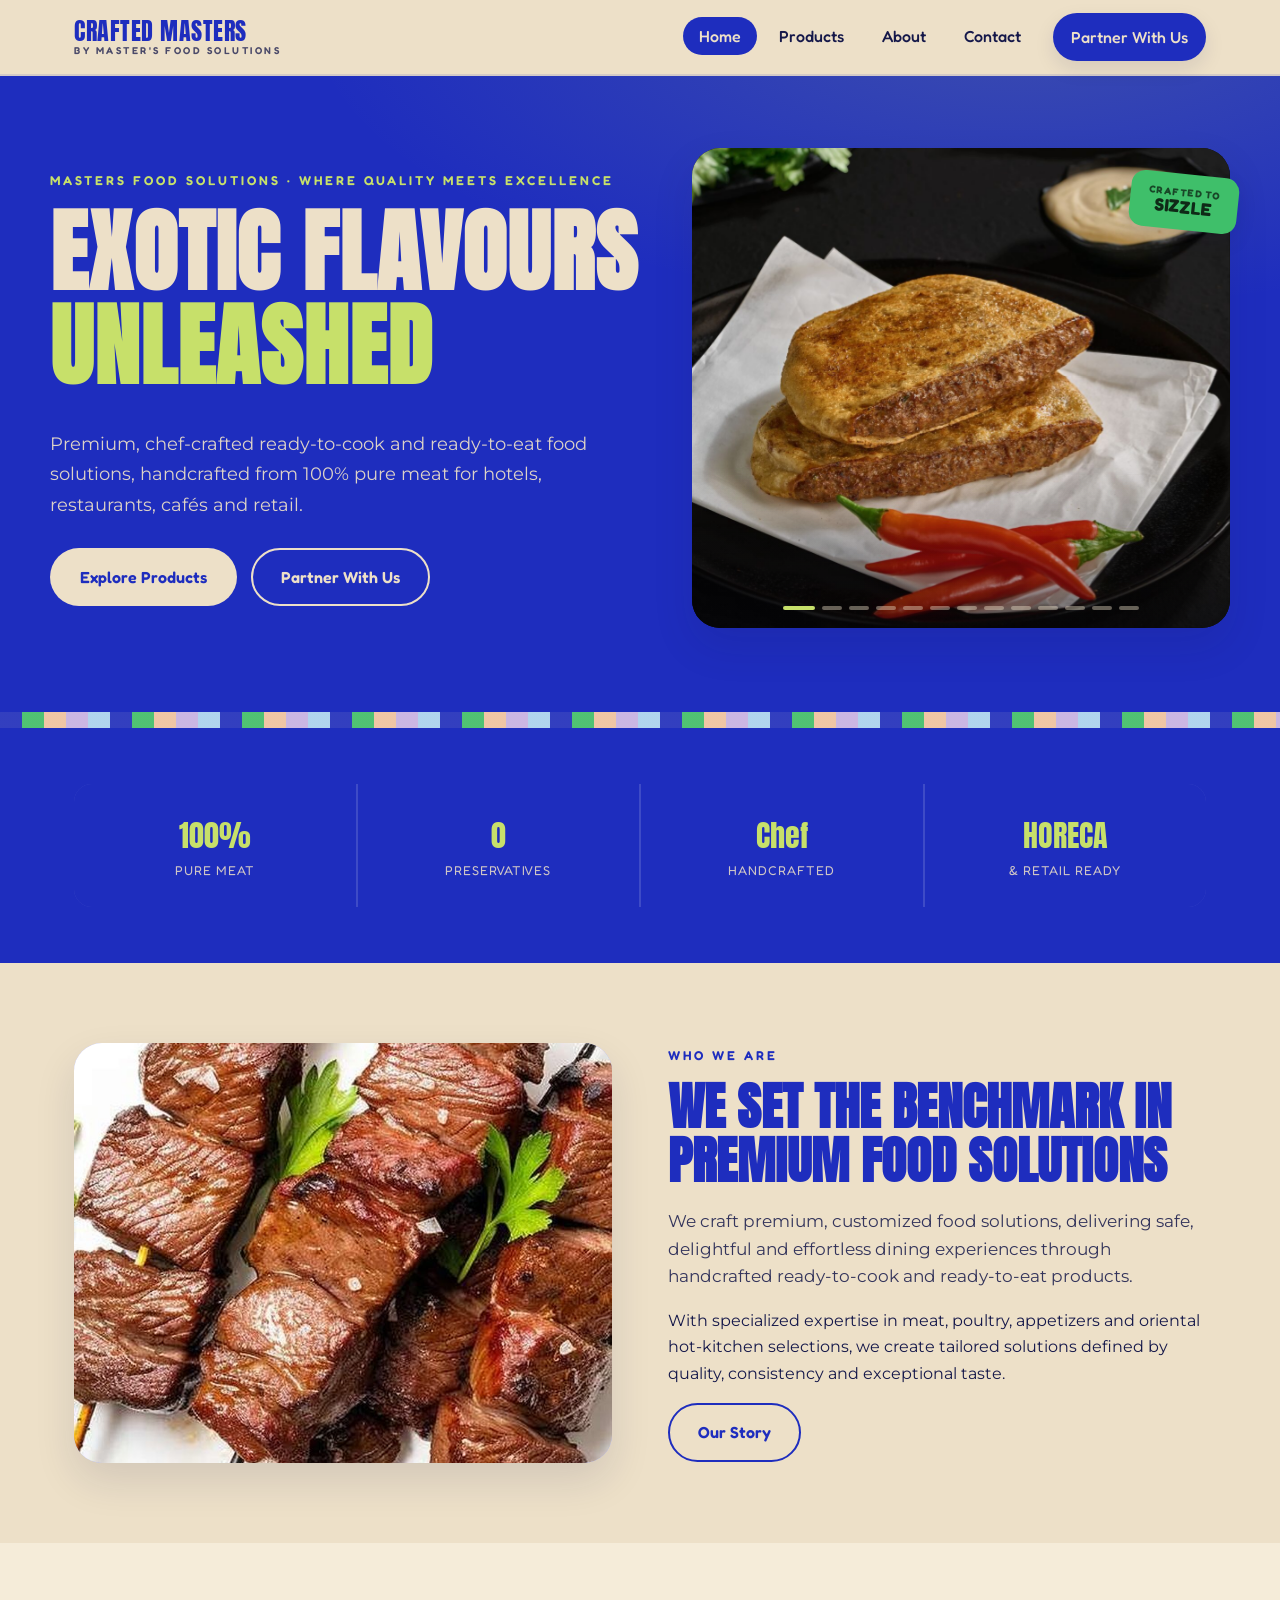
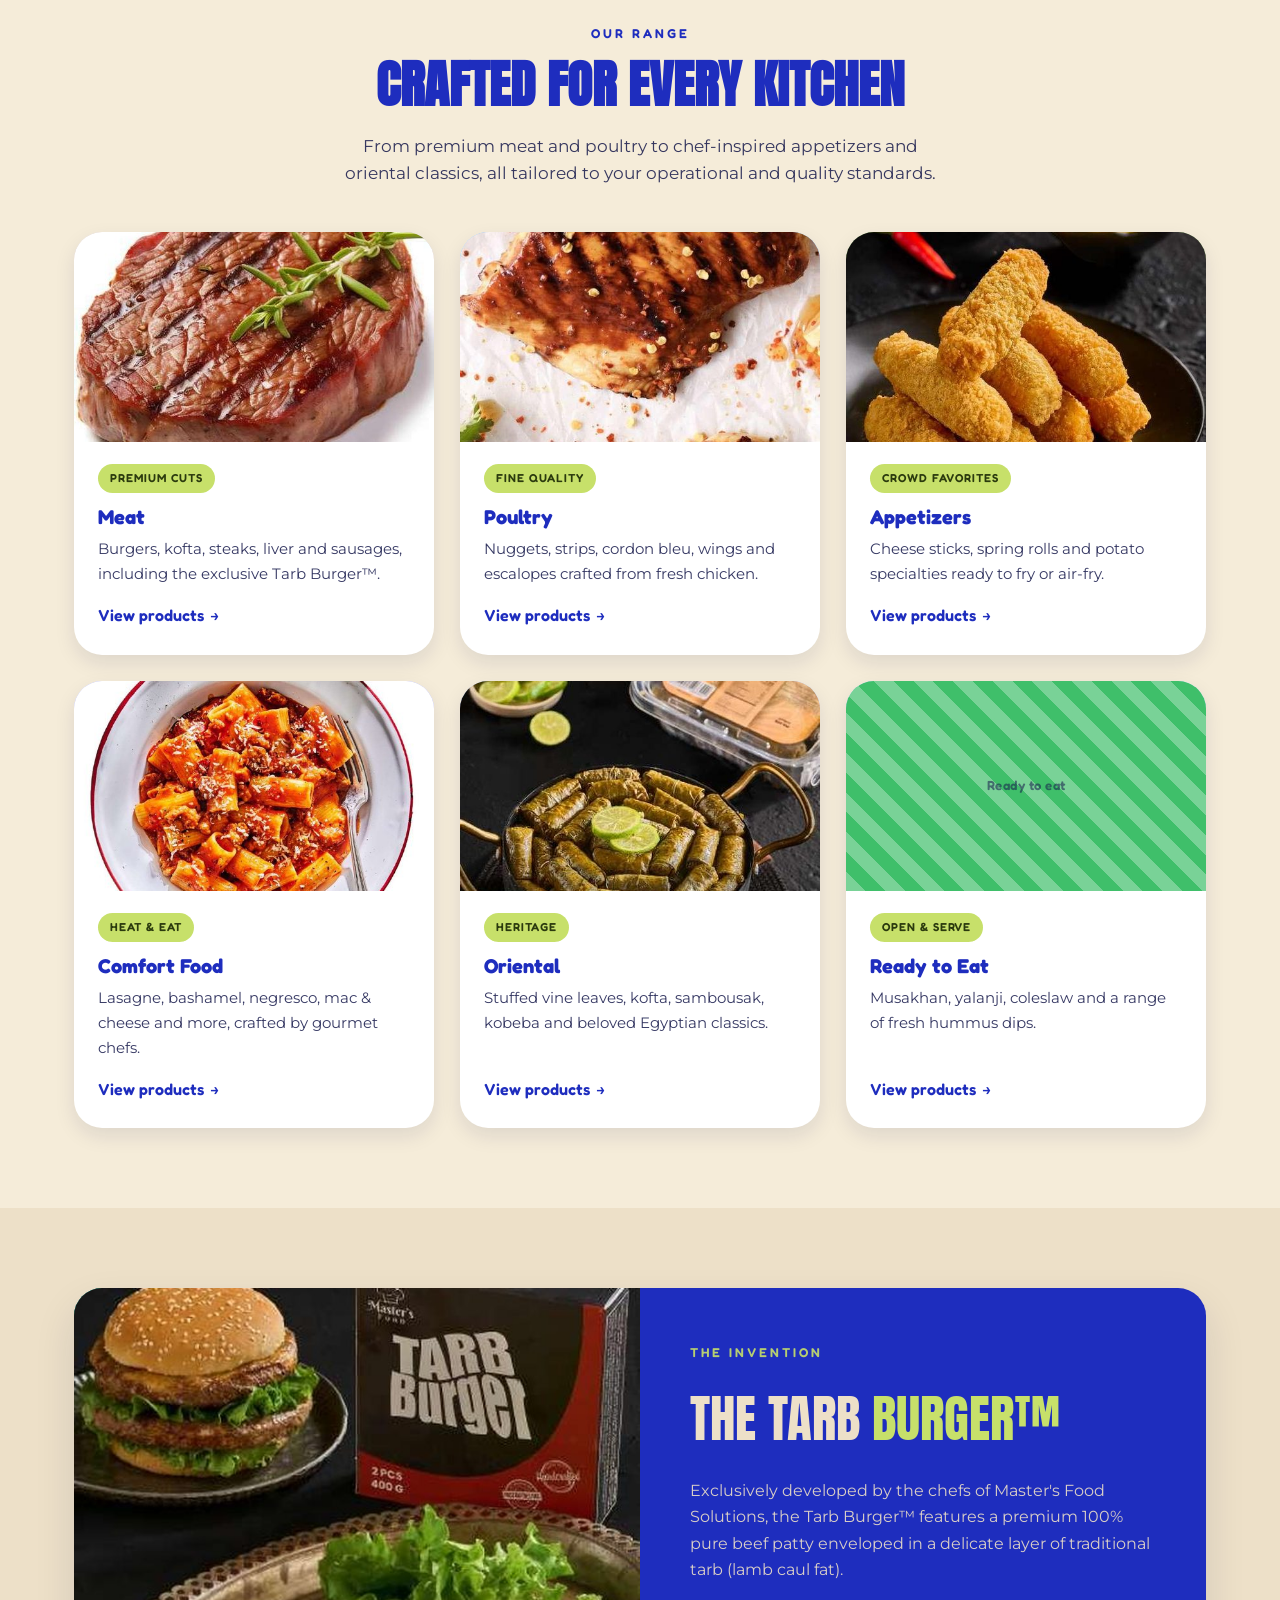
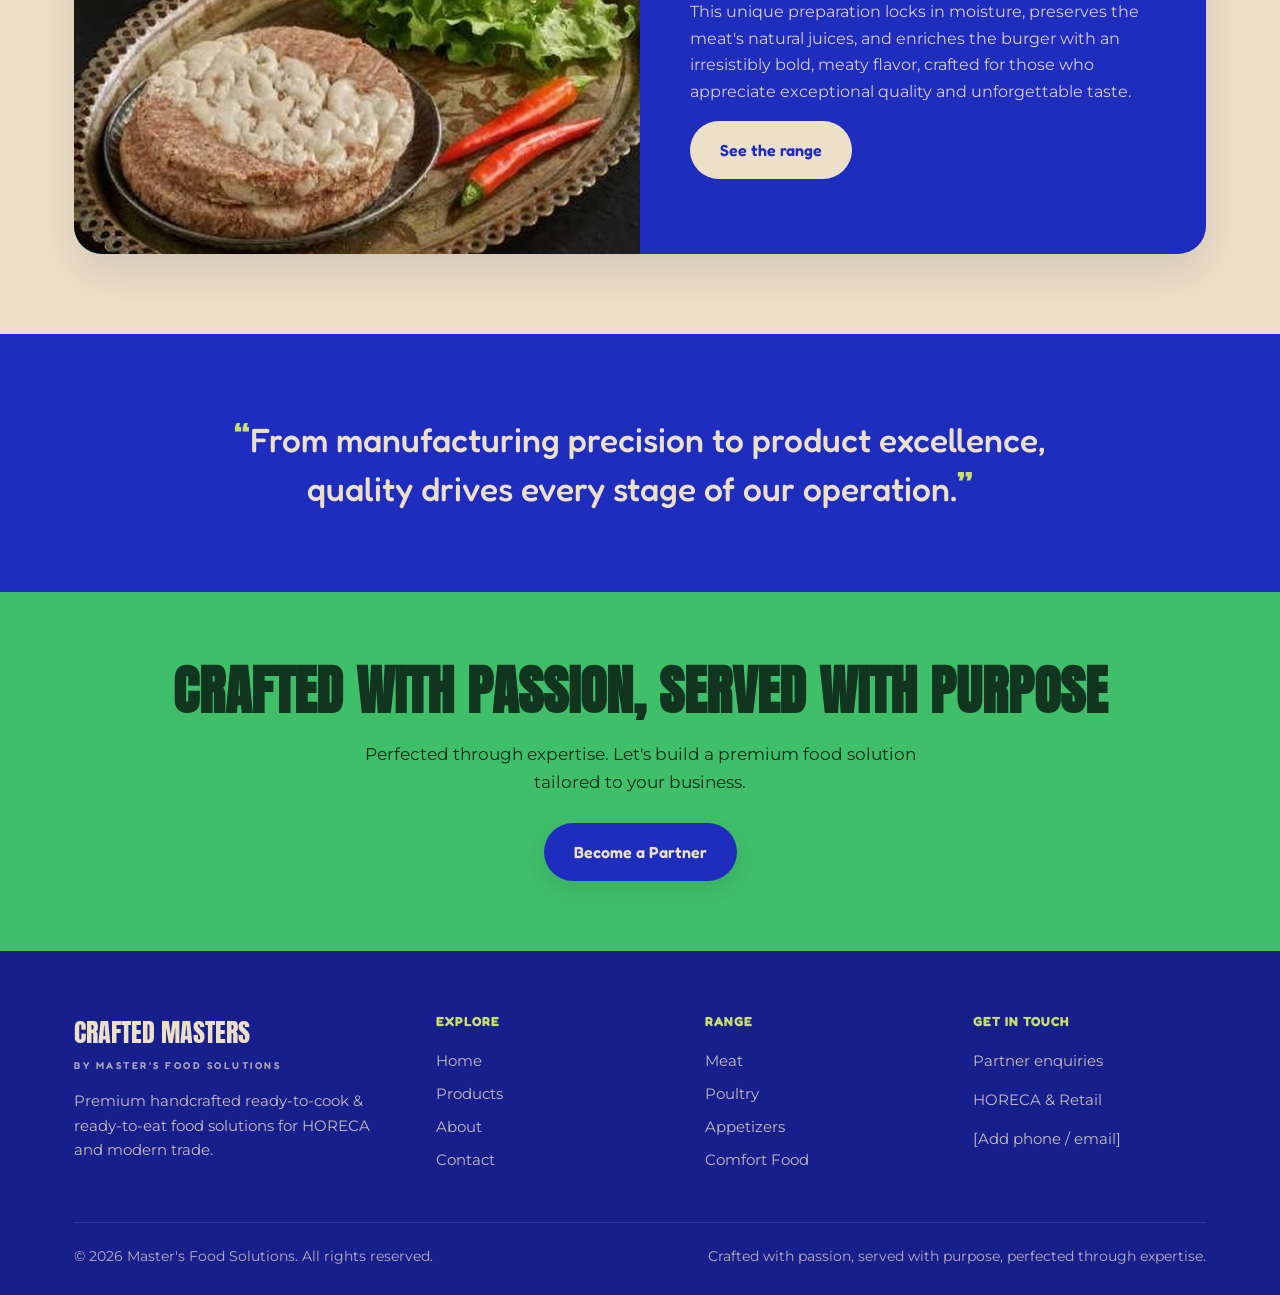
==== index.html @ cf529fd0 "Remove em dashes and pipes from site copy Replace em dashes with natural punctuation across all page" ====
<!doctype html>
<html lang="en">
<head>
<meta charset="utf-8">
<meta name="viewport" content="width=device-width, initial-scale=1">
<title>Crafted Masters by Master's Food Solutions</title>
<meta name="description" content="Master's Food Solutions crafts premium ready-to-cook and ready-to-eat food for hotels, restaurants, cafés and retail. 100% pure meat, handcrafted, preservative-free.">
<link rel="preconnect" href="https://fonts.googleapis.com">
<link rel="preconnect" href="https://fonts.gstatic.com" crossorigin>
<link href="https://fonts.googleapis.com/css2?family=Anton&family=Fredoka:wght@400;500;600;700&family=Montserrat:wght@400;500;600;700&display=swap" rel="stylesheet">
<link rel="stylesheet" href="css/style.css">
</head>
<body>

<!-- ===================== HEADER ===================== -->
<header class="site-header">
  <div class="wrap nav">
    <a class="brand" href="index.html">
      <span class="brand-main">CRAFTED MASTERS</span>
      <span class="brand-sub">by Master's Food Solutions</span>
    </a>
    <button class="nav-toggle" aria-label="Menu" aria-expanded="false"><span></span><span></span><span></span></button>
    <ul class="nav-links">
      <li><a class="active" href="index.html">Home</a></li>
      <li><a href="products.html">Products</a></li>
      <li><a href="about.html">About</a></li>
      <li><a href="contact.html">Contact</a></li>
      <li class="nav-cta"><a class="btn btn-primary" href="contact.html">Partner With Us</a></li>
    </ul>
  </div>
</header>

<!-- ===================== HERO ===================== -->
<section class="hero">
  <div class="wrap hero-grid">
    <div>
      <p class="eyebrow on-blue">Masters Food Solutions · Where Quality Meets Excellence</p>
      <h1>Exotic Flavours <span class="accent">Unleashed</span></h1>
      <p class="lead">Premium, chef-crafted ready-to-cook and ready-to-eat food solutions, handcrafted from 100% pure meat for hotels, restaurants, cafés and retail.</p>
      <div class="hero-actions">
        <a class="btn btn-light" href="products.html">Explore Products</a>
        <a class="btn btn-ghost" style="border-color:var(--ivory);color:var(--ivory)" href="contact.html">Partner With Us</a>
      </div>
    </div>
    <div style="position:relative">
      <div class="hero-badge"><small>CRAFTED TO</small><b>SIZZLE</b></div>
      <div class="hero-slideshow" role="group" aria-roledescription="carousel" aria-label="Signature dishes by Master's Food Solutions">
        <div class="hs-stage">
          <figure class="hs-slide is-active"><img src="assets/images/slideshow/slide-01.jpg" alt="Signature dish by Master's Food Solutions" fetchpriority="high"></figure>
          <figure class="hs-slide"><img src="assets/images/slideshow/slide-02.jpg" alt="Signature dish by Master's Food Solutions" loading="lazy"></figure>
          <figure class="hs-slide"><img src="assets/images/slideshow/slide-03.jpg" alt="Signature dish by Master's Food Solutions" loading="lazy"></figure>
          <figure class="hs-slide"><img src="assets/images/slideshow/slide-04.jpg" alt="Signature dish by Master's Food Solutions" loading="lazy"></figure>
          <figure class="hs-slide"><img src="assets/images/slideshow/slide-05.jpg" alt="Signature dish by Master's Food Solutions" loading="lazy"></figure>
          <figure class="hs-slide"><img src="assets/images/slideshow/slide-06.jpg" alt="Signature dish by Master's Food Solutions" loading="lazy"></figure>
          <figure class="hs-slide"><img src="assets/images/slideshow/slide-07.jpg" alt="Signature dish by Master's Food Solutions" loading="lazy"></figure>
          <figure class="hs-slide"><img src="assets/images/slideshow/slide-08.jpg" alt="Signature dish by Master's Food Solutions" loading="lazy"></figure>
          <figure class="hs-slide"><img src="assets/images/slideshow/slide-09.jpg" alt="Signature dish by Master's Food Solutions" loading="lazy"></figure>
          <figure class="hs-slide"><img src="assets/images/slideshow/slide-10.jpg" alt="Signature dish by Master's Food Solutions" loading="lazy"></figure>
          <figure class="hs-slide"><img src="assets/images/slideshow/slide-11.jpg" alt="Signature dish by Master's Food Solutions" loading="lazy"></figure>
          <figure class="hs-slide"><img src="assets/images/slideshow/slide-12.jpg" alt="Signature dish by Master's Food Solutions" loading="lazy"></figure>
          <figure class="hs-slide"><img src="assets/images/slideshow/slide-13.jpg" alt="Signature dish by Master's Food Solutions" loading="lazy"></figure>
        </div>
        <div class="hs-dots" role="tablist" aria-label="Choose dish"></div>
      </div>
    </div>
  </div>
</section>

<div class="stripe-divider"></div>

<!-- ===================== CREDIBILITY ===================== -->
<section class="section tight bg-blue">
  <div class="wrap">
    <div class="cred reveal">
      <div><div class="n">100%</div><div class="l">Pure Meat</div></div>
      <div><div class="n">0</div><div class="l">Preservatives</div></div>
      <div><div class="n">Chef</div><div class="l">Handcrafted</div></div>
      <div><div class="n">HORECA</div><div class="l">& Retail Ready</div></div>
    </div>
  </div>
</section>

<!-- ===================== WHO WE ARE ===================== -->
<section class="section bg-ivory">
  <div class="wrap split">
    <div class="media split-media ph-lilac reveal" data-label="PHOTO: Chef / butchery at work, fine-dining craftsmanship (portrait, ~720×840)">
      <img src="assets/images/about-chef.jpg" alt="Master's Food Solutions chefs at work">
    </div>
    <div class="reveal">
      <p class="eyebrow">Who We Are</p>
      <h2>We set the benchmark in premium food solutions</h2>
      <p class="sub">We craft premium, customized food solutions, delivering safe, delightful and effortless dining experiences through handcrafted ready-to-cook and ready-to-eat products.</p>
      <p>With specialized expertise in meat, poultry, appetizers and oriental hot-kitchen selections, we create tailored solutions defined by quality, consistency and exceptional taste.</p>
      <a class="btn btn-ghost" href="about.html">Our Story</a>
    </div>
  </div>
</section>

<!-- ===================== CATEGORIES ===================== -->
<section class="section bg-ivory-soft">
  <div class="wrap">
    <div class="section-head center reveal">
      <p class="eyebrow">Our Range</p>
      <h2>Crafted for every kitchen</h2>
      <p class="sub">From premium meat and poultry to chef-inspired appetizers and oriental classics, all tailored to your operational and quality standards.</p>
    </div>
    <div class="cards">

      <a class="card reveal" href="products.html#meat">
        <div class="media ph-peach" data-label="Premium meat"><img src="assets/images/cat-steaks.jpg" alt="Premium meat"></div>
        <div class="card-body">
          <span class="card-tag">Premium Cuts</span>
          <h3>Meat</h3>
          <p>Burgers, kofta, steaks, liver and sausages, including the exclusive Tarb Burger™.</p>
          <span class="more">View products</span>
        </div>
      </a>
      <a class="card reveal" href="products.html#poultry">
        <div class="media ph-sky" data-label="Poultry"><img src="assets/images/cat-poultry.jpg" alt="Poultry"></div>
        <div class="card-body">
          <span class="card-tag">Fine Quality</span>
          <h3>Poultry</h3>
          <p>Nuggets, strips, cordon bleu, wings and escalopes crafted from fresh chicken.</p>
          <span class="more">View products</span>
        </div>
      </a>
      <a class="card reveal" href="products.html#appetizers">
        <div class="media ph-apple" data-label="Appetizers"><img src="assets/images/cat-appetizers.jpg" alt="Appetizers"></div>
        <div class="card-body">
          <span class="card-tag">Crowd Favorites</span>
          <h3>Appetizers</h3>
          <p>Cheese sticks, spring rolls and potato specialties ready to fry or air-fry.</p>
          <span class="more">View products</span>
        </div>
      </a>
      <a class="card reveal" href="products.html#comfort">
        <div class="media ph-lilac" data-label="Comfort food"><img src="assets/images/cat-hotkitchen.jpg" alt="Comfort food"></div>
        <div class="card-body">
          <span class="card-tag">Heat &amp; Eat</span>
          <h3>Comfort Food</h3>
          <p>Lasagne, bashamel, negresco, mac &amp; cheese and more, crafted by gourmet chefs.</p>
          <span class="more">View products</span>
        </div>
      </a>
      <a class="card reveal" href="products.html#oriental">
        <div class="media ph-dust" data-label="Oriental"><img src="assets/images/cat-traditional.jpg" alt="Oriental"></div>
        <div class="card-body">
          <span class="card-tag">Heritage</span>
          <h3>Oriental</h3>
          <p>Stuffed vine leaves, kofta, sambousak, kobeba and beloved Egyptian classics.</p>
          <span class="more">View products</span>
        </div>
      </a>
      <a class="card reveal" href="products.html#ready">
        <div class="media ph-green" data-label="Ready to eat"></div>
        <div class="card-body">
          <span class="card-tag">Open &amp; Serve</span>
          <h3>Ready to Eat</h3>
          <p>Musakhan, yalanji, coleslaw and a range of fresh hummus dips.</p>
          <span class="more">View products</span>
        </div>
      </a>

    </div>
  </div>
</section>

<!-- ===================== SIGNATURE: TARB BURGER ===================== -->
<section class="section bg-ivory">
  <div class="wrap">
    <div class="feature reveal">
      <div class="media ph-green" data-label="PHOTO: Tarb Burger™ hero shot (portrait/square, ~620×620)"><img src="assets/images/tarb-burger.jpg" alt="The Tarb Burger"></div>
      <div class="feature-text">
        <p class="eyebrow on-blue">The Invention</p>
        <div class="tm">The Tarb <span>Burger™</span></div>
        <p>Exclusively developed by the chefs of Master's Food Solutions, the Tarb Burger™ features a premium 100% pure beef patty enveloped in a delicate layer of traditional tarb (lamb caul fat).</p>
        <p>This unique preparation locks in moisture, preserves the meat's natural juices, and enriches the burger with an irresistibly bold, meaty flavor, crafted for those who appreciate exceptional quality and unforgettable taste.</p>
        <a class="btn btn-light" href="products.html#meat">See the range</a>
      </div>
    </div>
  </div>
</section>

<!-- ===================== QUALITY QUOTE ===================== -->
<section class="section bg-blue">
  <div class="wrap">
    <p class="quote reveal"><span class="mark">“</span>From manufacturing precision to product excellence, quality drives every stage of our operation.<span class="mark">”</span></p>
  </div>
</section>

<!-- ===================== CTA BAND ===================== -->
<section class="cta-band">
  <div class="wrap reveal">
    <h2>Crafted with passion, served with purpose</h2>
    <p>Perfected through expertise. Let's build a premium food solution tailored to your business.</p>
    <a class="btn btn-primary" href="contact.html">Become a Partner</a>
  </div>
</section>

<!-- ===================== FOOTER ===================== -->
<footer class="site-footer">
  <div class="wrap">
    <div class="footer-grid">
      <div class="footer-brand">
        <div class="brand-main">CRAFTED MASTERS</div>
        <div class="brand-sub">by Master's Food Solutions</div>
        <p>Premium handcrafted ready-to-cook &amp; ready-to-eat food solutions for HORECA and modern trade.</p>
      </div>
      <div>
        <h5>Explore</h5>
        <a href="index.html">Home</a>
        <a href="products.html">Products</a>
        <a href="about.html">About</a>
        <a href="contact.html">Contact</a>
      </div>
      <div>
        <h5>Range</h5>
        <a href="products.html#meat">Meat</a>
        <a href="products.html#poultry">Poultry</a>
        <a href="products.html#appetizers">Appetizers</a>
        <a href="products.html#comfort">Comfort Food</a>
      </div>
      <div>
        <h5>Get in touch</h5>
        <a href="contact.html">Partner enquiries</a>
        <p>HORECA &amp; Retail</p>
        <p>[Add phone / email]</p>
      </div>
    </div>
    <div class="footer-bottom">
      <span>© <span id="year">2026</span> Master's Food Solutions. All rights reserved.</span>
      <span>Crafted with passion, served with purpose, perfected through expertise.</span>
    </div>
  </div>
</footer>

<script src="js/main.js"></script>
</body>
</html>
---- css/style.css ----
/* ============================================================
   CRAFTED MASTERS - by Master's Food Solutions
   Brand stylesheet
   ============================================================ */

/* ---- Brand tokens (from the branding slip) ---- */
:root {
  --blue:   #1E2DBE;   /* Royal Blue */
  --blue-deep: #161F8C;
  --ivory:  #EDE0C8;   /* Ivory / cream */
  --ivory-soft: #F5ECD9;
  --green:  #3FBF6A;   /* Green */
  --apple:  #C7E06A;   /* Apple */
  --sky:    #A9D2F2;   /* Sky Blue */
  --lilac:  #C6B2E6;   /* Lilac */
  --peach:  #F1C4A1;   /* Peach */
  --dust:   #D9CFEA;   /* Dust */

  --ink:    #15184a;
  --paper:  #ffffff;

  --wrap: 1180px;
  --radius: 18px;
  --radius-lg: 28px;
  --shadow: 0 18px 40px rgba(21, 24, 74, .12);
  --shadow-sm: 0 8px 20px rgba(21, 24, 74, .10);

  --font-display: 'Anton', Impact, sans-serif;
  --font-round: 'Fredoka', 'Montserrat', sans-serif;
  --font-body: 'Montserrat', system-ui, sans-serif;
}

/* ---- Reset / base ---- */
*, *::before, *::after { box-sizing: border-box; }
html { scroll-behavior: smooth; }
body {
  margin: 0;
  font-family: var(--font-body);
  color: var(--ink);
  background: var(--ivory);
  line-height: 1.65;
  -webkit-font-smoothing: antialiased;
  overflow-x: hidden;
}
img { max-width: 100%; display: block; }
a { color: inherit; text-decoration: none; }

.wrap { width: 100%; max-width: var(--wrap); margin: 0 auto; padding: 0 24px; }

h1, h2, h3 { line-height: 1.05; margin: 0 0 .4em; }
.display {
  font-family: var(--font-display);
  text-transform: uppercase;
  letter-spacing: .5px;
  font-weight: 400;
}
.eyebrow {
  font-family: var(--font-round);
  font-weight: 600;
  letter-spacing: 3px;
  text-transform: uppercase;
  font-size: .8rem;
  color: var(--blue);
  margin: 0 0 14px;
}
.eyebrow.on-blue { color: var(--apple); }

/* ---- Buttons ---- */
.btn {
  display: inline-flex; align-items: center; gap: 10px;
  font-family: var(--font-round);
  font-weight: 600;
  font-size: 1rem;
  padding: 14px 28px;
  border-radius: 100px;
  border: 2px solid transparent;
  cursor: pointer;
  transition: transform .18s ease, box-shadow .18s ease, background .18s ease, color .18s ease;
}
.btn:hover { transform: translateY(-2px); }
.btn-primary { background: var(--blue); color: var(--ivory); box-shadow: var(--shadow-sm); }
.btn-primary:hover { background: var(--blue-deep); }
.btn-ghost { background: transparent; border-color: var(--blue); color: var(--blue); }
.btn-ghost:hover { background: var(--blue); color: var(--ivory); }
.btn-light { background: var(--ivory); color: var(--blue); }
.btn-light:hover { background: #fff; }

/* ---- Decorative stripe pattern (from brand graphics) ---- */
.stripes {
  background-image: repeating-linear-gradient(
    180deg, var(--green) 0 10px, transparent 10px 20px);
}
.stripe-divider {
  height: 16px;
  background-image: repeating-linear-gradient(90deg,
    var(--blue) 0 22px, var(--green) 22px 44px, var(--peach) 44px 66px,
    var(--lilac) 66px 88px, var(--sky) 88px 110px);
  opacity: .9;
}

/* ============================================================
   HEADER / NAV
   ============================================================ */
.site-header {
  position: sticky; top: 0; z-index: 100;
  background: var(--ivory);
  border-bottom: 2px solid rgba(30, 45, 190, .12);
  transition: box-shadow .2s ease;
}
.site-header.scrolled { box-shadow: 0 6px 24px rgba(21,24,74,.10); }
.nav {
  display: flex; align-items: center; justify-content: space-between;
  min-height: 74px;
}
.brand { display: flex; flex-direction: column; line-height: 1; }
.brand .brand-main {
  font-family: var(--font-display);
  font-size: 1.5rem;
  color: var(--blue);
  letter-spacing: .5px;
}
.brand .brand-sub {
  font-family: var(--font-round);
  font-weight: 600;
  font-size: .62rem;
  letter-spacing: 2.5px;
  text-transform: uppercase;
  color: var(--ink);
  opacity: .75;
  margin-top: 3px;
}
.nav-links { display: flex; align-items: center; gap: 6px; list-style: none; margin: 0; padding: 0; }
.nav-links a {
  font-family: var(--font-round);
  font-weight: 500;
  padding: 9px 16px;
  border-radius: 100px;
  transition: background .15s ease, color .15s ease;
}
.nav-links a:hover { background: rgba(30,45,190,.08); }
.nav-links a.active { background: var(--blue); color: var(--ivory); }
.nav-cta { margin-left: 10px; }

.nav-toggle {
  display: none; background: none; border: 0; cursor: pointer;
  width: 44px; height: 44px; padding: 0;
}
.nav-toggle span {
  display: block; width: 24px; height: 2.5px; margin: 5px auto;
  background: var(--blue); border-radius: 3px; transition: .25s;
}
.nav-toggle.open span:nth-child(1) { transform: translateY(7.5px) rotate(45deg); }
.nav-toggle.open span:nth-child(2) { opacity: 0; }
.nav-toggle.open span:nth-child(3) { transform: translateY(-7.5px) rotate(-45deg); }

/* ============================================================
   MEDIA PLACEHOLDER  (auto-swaps to real photo when file exists)
   ============================================================ */
.media {
  position: relative;
  overflow: hidden;
  border-radius: var(--radius);
  background: var(--sky);
}
.media::after { /* placeholder label shown until a photo loads */
  content: attr(data-label);
  position: absolute; inset: 0;
  display: flex; align-items: center; justify-content: center;
  text-align: center; padding: 18px;
  font-family: var(--font-round); font-weight: 600;
  font-size: .82rem; letter-spacing: .5px;
  color: rgba(21,24,74,.55);
  background:
    repeating-linear-gradient(45deg, rgba(255,255,255,.35) 0 14px, transparent 14px 28px),
    var(--sky);
}
.media.ph-green::after  { background: repeating-linear-gradient(45deg, rgba(255,255,255,.3) 0 14px, transparent 14px 28px), var(--green); }
.media.ph-peach::after  { background: repeating-linear-gradient(45deg, rgba(255,255,255,.35) 0 14px, transparent 14px 28px), var(--peach); }
.media.ph-lilac::after  { background: repeating-linear-gradient(45deg, rgba(255,255,255,.35) 0 14px, transparent 14px 28px), var(--lilac); }
.media.ph-apple::after  { background: repeating-linear-gradient(45deg, rgba(255,255,255,.3) 0 14px, transparent 14px 28px), var(--apple); }
.media.ph-dust::after   { background: repeating-linear-gradient(45deg, rgba(255,255,255,.35) 0 14px, transparent 14px 28px), var(--dust); }
.media img {
  position: relative; z-index: 2;
  width: 100%; height: 100%; object-fit: cover;
  opacity: 0; transition: opacity .4s ease;
}
.media img.loaded { opacity: 1; }

/* ============================================================
   HERO
   ============================================================ */
.hero {
  background: var(--blue);
  color: var(--ivory);
  position: relative;
  overflow: hidden;
}
.hero::before {
  content: ""; position: absolute; inset: 0;
  background: radial-gradient(1200px 500px at 80% -10%, rgba(199,224,106,.18), transparent 60%);
  pointer-events: none;
}
.hero-grid {
  display: grid; grid-template-columns: 1.05fr .95fr; gap: 48px; align-items: center;
  padding: 72px 0 84px;
  position: relative; z-index: 2;
}
.hero h1 {
  font-family: var(--font-display);
  font-size: clamp(3rem, 7vw, 6rem);
  text-transform: uppercase;
  letter-spacing: 1px;
}
.hero h1 .accent { color: var(--apple); display: block; }
.hero p.lead { font-size: 1.15rem; max-width: 46ch; opacity: .92; margin-bottom: 28px; }
.hero-actions { display: flex; gap: 14px; flex-wrap: wrap; }
.hero-media { height: 440px; box-shadow: var(--shadow); border-radius: var(--radius-lg); }
.hero-badge {
  position: absolute; z-index: 3; top: 26px; right: -8px;
  background: var(--green); color: #0f2a17;
  font-family: var(--font-round); font-weight: 700;
  padding: 14px 18px; border-radius: 14px; transform: rotate(6deg);
  box-shadow: var(--shadow-sm); line-height: 1; text-align: center;
}
.hero-badge small { display: block; font-size: .62rem; letter-spacing: 1.5px; opacity: .8; }
.hero-badge b { font-size: 1.1rem; }

/* ============================================================
   HERO SLIDESHOW
   ============================================================ */
.hero-slideshow {
  position: relative;
  height: 480px;
  border-radius: var(--radius-lg);
  overflow: hidden;
  background: #0a0a0d;            /* matches the photography's black ground */
  box-shadow: var(--shadow);
}
.hs-stage { position: absolute; inset: 0; }
.hs-slide {
  position: absolute; inset: 0; margin: 0;
  opacity: 0; visibility: hidden;
  transition: opacity 1.1s ease, visibility 0s linear 1.1s;
  will-change: opacity;
}
.hs-slide.is-active {
  opacity: 1; visibility: visible; z-index: 2;
  transition: opacity 1.1s ease;
}
.hs-slide img { width: 100%; height: 100%; object-fit: cover; display: block; }
/* slow Ken Burns drift on whichever slide is showing */
.hs-slide.is-active img { animation: hsZoom 6.5s ease-out both; }
@keyframes hsZoom {
  from { transform: scale(1.09); }
  to   { transform: scale(1); }
}
/* bottom scrim so indicators stay legible over bright food */
.hero-slideshow::after {
  content: ""; position: absolute; inset: 0; z-index: 3; pointer-events: none;
  background: linear-gradient(to top, rgba(6,6,10,.5) 0%, transparent 34%);
}
.hs-dots {
  position: absolute; left: 0; right: 0; bottom: 18px; z-index: 4;
  display: flex; justify-content: center; align-items: center;
  gap: 7px; padding: 0 20px; flex-wrap: wrap;
}
.hs-dot {
  width: 20px; height: 4px; padding: 0; border: 0; border-radius: 100px;
  background: rgba(237,224,200,.42); cursor: pointer;
  transition: background .3s ease, width .3s ease;
}
.hs-dot:hover { background: rgba(237,224,200,.7); }
.hs-dot.is-active { background: var(--apple); width: 32px; }
.hs-dot:focus-visible { outline: 2px solid var(--apple); outline-offset: 3px; }

@media (prefers-reduced-motion: reduce) {
  .hs-slide { transition: opacity .25s ease; }
  .hs-slide.is-active img { animation: none; }
}

/* ============================================================
   SECTIONS
   ============================================================ */
section { position: relative; }
.section { padding: 80px 0; }
.section.tight { padding: 56px 0; }
.section-head { max-width: 620px; margin-bottom: 44px; }
.section-head.center { margin-left: auto; margin-right: auto; text-align: center; }
.section h2 {
  font-family: var(--font-display);
  font-size: clamp(2rem, 4.5vw, 3.2rem);
  text-transform: uppercase; color: var(--blue);
}
.section .sub { font-size: 1.05rem; opacity: .85; }

.bg-ivory { background: var(--ivory); }
.bg-ivory-soft { background: var(--ivory-soft); }
.bg-blue { background: var(--blue); color: var(--ivory); }
.bg-blue h2 { color: var(--ivory); }
.bg-white { background: var(--paper); }

/* ---- Credibility strip ---- */
.cred {
  display: grid; grid-template-columns: repeat(4, 1fr); gap: 2px;
  background: rgba(255,255,255,.14);
  border-radius: var(--radius); overflow: hidden;
}
.cred > div {
  background: var(--blue); padding: 26px 20px; text-align: center;
}
.cred .n { font-family: var(--font-display); font-size: 1.9rem; color: var(--apple); }
.cred .l { font-family: var(--font-round); font-size: .8rem; letter-spacing: 1px; text-transform: uppercase; opacity: .85; }

/* ---- Category cards ---- */
.cards { display: grid; grid-template-columns: repeat(3, 1fr); gap: 26px; }
.card {
  background: var(--paper); border-radius: var(--radius-lg); overflow: hidden;
  box-shadow: var(--shadow-sm); transition: transform .2s ease, box-shadow .2s ease;
  display: flex; flex-direction: column;
}
.card:hover { transform: translateY(-6px); box-shadow: var(--shadow); }
.card .media { height: 210px; border-radius: 0; }
.card-body { padding: 22px 24px 26px; flex: 1; display: flex; flex-direction: column; }
.card-body h3 {
  font-family: var(--font-round); font-weight: 700; font-size: 1.25rem; color: var(--blue);
}
.card-body p { font-size: .95rem; opacity: .85; margin: 0 0 16px; }
.card-tag {
  align-self: flex-start;
  font-family: var(--font-round); font-weight: 600; font-size: .72rem;
  letter-spacing: 1px; text-transform: uppercase;
  background: var(--apple); color: #2b3a0e;
  padding: 5px 12px; border-radius: 100px; margin-bottom: 14px;
}
.card .more {
  margin-top: auto; font-family: var(--font-round); font-weight: 600;
  color: var(--blue); display: inline-flex; align-items: center; gap: 6px;
}
.card .more::after { content: "→"; transition: transform .18s ease; }
.card:hover .more::after { transform: translateX(4px); }

/* ---- Signature feature (Tarb Burger) ---- */
.feature {
  display: grid; grid-template-columns: 1fr 1fr; gap: 0;
  border-radius: var(--radius-lg); overflow: hidden; box-shadow: var(--shadow);
  background: var(--blue); color: var(--ivory);
}
.feature .media { height: 100%; min-height: 420px; border-radius: 0; }
.feature-text { padding: 54px 50px; }
.feature-text .tm { font-family: var(--font-display); font-size: clamp(2.2rem,4vw,3.4rem); text-transform: uppercase; }
.feature-text .tm span { color: var(--apple); }
.feature-text p { opacity: .9; }

/* ---- Split (about) ---- */
.split { display: grid; grid-template-columns: 1fr 1fr; gap: 56px; align-items: center; }
.split.rev .split-media { order: 2; }
.split-media { height: 420px; box-shadow: var(--shadow); border-radius: var(--radius-lg); }
.split h2 { color: var(--blue); }

/* ---- Pull quote ---- */
.quote {
  font-family: var(--font-round); font-weight: 500;
  font-size: clamp(1.4rem, 3vw, 2.1rem); line-height: 1.4;
  max-width: 900px; margin: 0 auto; text-align: center;
}
.quote .mark { color: var(--apple); font-family: var(--font-display); }

/* ============================================================
   PRODUCTS PAGE
   ============================================================ */
.product-nav {
  position: sticky; top: 74px; z-index: 50;
  background: var(--ivory-soft);
  border-bottom: 1px solid rgba(30,45,190,.12);
}
.product-nav ul {
  display: flex; gap: 8px; list-style: none; margin: 0; padding: 14px 0; overflow-x: auto;
}
.product-nav a {
  white-space: nowrap; font-family: var(--font-round); font-weight: 500; font-size: .9rem;
  padding: 8px 16px; border-radius: 100px; background: #fff; box-shadow: var(--shadow-sm);
}
.product-nav a:hover { background: var(--blue); color: var(--ivory); }

.cat { padding: 64px 0; scroll-margin-top: 150px; }
.cat-head { display: flex; align-items: flex-end; justify-content: space-between; gap: 20px; margin-bottom: 32px; flex-wrap: wrap; }
.cat-head h2 { font-family: var(--font-display); font-size: clamp(1.8rem,4vw,2.8rem); text-transform: uppercase; color: var(--blue); margin: 0; }
.cat-head p { margin: 0; max-width: 46ch; opacity: .8; }

.grid-products { display: grid; grid-template-columns: repeat(4, 1fr); gap: 22px; }
.more-range { margin-top: 34px; }
.more-range h4 { font-family: var(--font-round); font-size: .8rem; letter-spacing: 2px; text-transform: uppercase; color: var(--blue); margin: 0 0 14px; }
.more-range ul { list-style: none; margin: 0; padding: 0; display: flex; flex-wrap: wrap; gap: 10px; }
.more-range li { background: var(--paper); border: 1.5px solid rgba(30,45,190,.18); border-radius: 999px; padding: 8px 16px; font-family: var(--font-round); font-weight: 500; font-size: .88rem; color: var(--ink); }
.p-card {
  background: var(--paper); border-radius: var(--radius); overflow: hidden;
  box-shadow: var(--shadow-sm); transition: transform .2s ease, box-shadow .2s ease;
}
.p-card:hover { transform: translateY(-5px); box-shadow: var(--shadow); }
.p-card .media { aspect-ratio: 4 / 5; height: auto; border-radius: 0; }
.p-card .p-body { padding: 16px 18px 20px; }
.p-card h3 { font-family: var(--font-round); font-weight: 700; font-size: 1.05rem; color: var(--blue); margin: 0 0 6px; }
.p-card p { font-size: .85rem; opacity: .82; margin: 0; }
.p-card .halal { display:inline-block; margin-top:12px; font-family: var(--font-round); font-weight:600; font-size:.66rem; letter-spacing:1px; text-transform:uppercase; color: var(--green); }

/* ============================================================
   CONTACT
   ============================================================ */
.contact-grid { display: grid; grid-template-columns: 1fr 1fr; gap: 48px; align-items: start; }
.contact-info .info-item { display: flex; gap: 16px; margin-bottom: 26px; align-items: flex-start; }
.contact-info .ic {
  flex: 0 0 48px; height: 48px; border-radius: 14px; background: var(--blue); color: var(--apple);
  display: grid; place-items: center; font-size: 1.2rem;
}
.contact-info h4 { font-family: var(--font-round); font-weight: 700; margin: 0 0 2px; color: var(--blue); }
.contact-info p { margin: 0; opacity: .85; }

.form { background: var(--paper); border-radius: var(--radius-lg); padding: 34px; box-shadow: var(--shadow); }
.form .row { display: grid; grid-template-columns: 1fr 1fr; gap: 16px; }
.field { margin-bottom: 16px; }
.field label { display: block; font-family: var(--font-round); font-weight: 600; font-size: .8rem; letter-spacing: .5px; text-transform: uppercase; margin-bottom: 7px; }
.field input, .field textarea, .field select {
  width: 100%; padding: 13px 15px; border: 2px solid rgba(30,45,190,.18);
  border-radius: 12px; font-family: var(--font-body); font-size: .95rem; background: var(--ivory-soft);
  transition: border-color .15s ease;
}
.field input:focus, .field textarea:focus, .field select:focus { outline: none; border-color: var(--blue); }
.field textarea { resize: vertical; min-height: 120px; }
.form-note { font-size: .82rem; opacity: .7; margin-top: 4px; }

/* ============================================================
   CTA BAND + FOOTER
   ============================================================ */
.cta-band { background: var(--green); color: #0f2a17; text-align: center; padding: 70px 0; }
.cta-band h2 { font-family: var(--font-display); font-size: clamp(2rem,4.5vw,3.4rem); text-transform: uppercase; color: #11351f; }
.cta-band p { max-width: 54ch; margin: 0 auto 26px; font-size: 1.05rem; }

.site-footer { background: var(--blue-deep); color: var(--ivory); padding: 60px 0 28px; }
.footer-grid { display: grid; grid-template-columns: 1.4fr 1fr 1fr 1fr; gap: 36px; margin-bottom: 40px; }
.footer-grid h5 { font-family: var(--font-round); font-weight: 700; letter-spacing: 1px; text-transform: uppercase; font-size: .82rem; color: var(--apple); margin: 0 0 16px; }
.footer-grid a, .footer-grid p { display: block; opacity: .82; margin-bottom: 9px; font-size: .92rem; }
.footer-grid a:hover { opacity: 1; color: var(--apple); }
.footer-brand .brand-main { font-family: var(--font-display); font-size: 1.6rem; color: var(--ivory); }
.footer-brand .brand-sub { font-family: var(--font-round); font-weight: 600; font-size: .62rem; letter-spacing: 2.5px; text-transform: uppercase; opacity: .7; margin-top: 4px; }
.footer-brand p { max-width: 34ch; margin-top: 16px; }
.footer-bottom { border-top: 1px solid rgba(255,255,255,.14); padding-top: 22px; display: flex; justify-content: space-between; gap: 16px; flex-wrap: wrap; font-size: .85rem; opacity: .75; }

/* ============================================================
   PAGE HERO (interior pages)
   ============================================================ */
.page-hero { background: var(--blue); color: var(--ivory); padding: 66px 0 60px; position: relative; overflow: hidden; }
.page-hero::before { content:""; position:absolute; inset:0; background: radial-gradient(900px 380px at 85% -20%, rgba(199,224,106,.16), transparent 60%); }
.page-hero .wrap { position: relative; z-index: 2; }
.page-hero h1 { font-family: var(--font-display); font-size: clamp(2.6rem,6vw,4.6rem); text-transform: uppercase; }
.page-hero p { max-width: 54ch; opacity: .9; font-size: 1.1rem; }
.breadcrumb { font-family: var(--font-round); font-size: .85rem; letter-spacing: 1px; text-transform: uppercase; color: var(--apple); margin-bottom: 14px; }

/* ============================================================
   REVEAL ANIMATION
   ============================================================ */
.reveal { opacity: 0; transform: translateY(24px); transition: opacity .6s ease, transform .6s ease; }
.reveal.in { opacity: 1; transform: none; }

/* ============================================================
   RESPONSIVE
   ============================================================ */
@media (max-width: 960px) {
  .hero-grid { grid-template-columns: 1fr; gap: 32px; padding: 54px 0 64px; }
  .hero-media { height: 320px; }
  .hero-slideshow { height: 400px; }
  .cards { grid-template-columns: repeat(2, 1fr); }
  .grid-products { grid-template-columns: repeat(3, 1fr); }
  .feature, .split { grid-template-columns: 1fr; }
  .feature .media { min-height: 300px; }
  .split.rev .split-media { order: 0; }
  .split-media { height: 320px; }
  .cred { grid-template-columns: repeat(2, 1fr); }
  .contact-grid { grid-template-columns: 1fr; }
  .footer-grid { grid-template-columns: 1fr 1fr; }
}
@media (max-width: 680px) {
  .nav-links {
    position: fixed; inset: 74px 0 auto 0;
    flex-direction: column; align-items: stretch; gap: 2px;
    background: var(--ivory); padding: 16px 24px 24px;
    border-bottom: 2px solid rgba(30,45,190,.12);
    transform: translateY(-12px); opacity: 0; visibility: hidden; pointer-events: none;
    transition: transform .28s ease, opacity .2s ease, visibility 0s linear .28s; box-shadow: var(--shadow);
  }
  .nav-links.open { transform: none; opacity: 1; visibility: visible; pointer-events: auto; transition-delay: 0s; }
  .nav-links a { padding: 13px 16px; }
  .nav-cta { margin: 8px 0 0; }
  .nav-toggle { display: block; }
  .hero-slideshow { height: 360px; }
  .cards { grid-template-columns: 1fr; }
  .form .row { grid-template-columns: 1fr; }
  .footer-grid { grid-template-columns: 1fr; }
  .section { padding: 60px 0; }

  /* --- Products page on phones: two compact columns instead of one huge card per screen --- */
  .wrap { padding: 0 16px; }
  .page-hero { padding: 40px 0 36px; }
  .page-hero p { font-size: 1rem; }
  .product-nav ul { padding: 10px 0; gap: 6px; scrollbar-width: none; -webkit-overflow-scrolling: touch; }
  .product-nav ul::-webkit-scrollbar { display: none; }
  .product-nav a { padding: 10px 14px; font-size: .85rem; }
  .cat { padding: 36px 0; scroll-margin-top: 130px; }
  .cat-head { display: block; margin-bottom: 20px; }
  .cat-head h2 { margin-bottom: 8px; }
  .cat-head p { max-width: none; font-size: .92rem; }
  .grid-products { grid-template-columns: repeat(2, minmax(0, 1fr)); gap: 12px; }
  .p-card { border-radius: 14px; }
  .p-card .media { aspect-ratio: 1 / 1; }
  .p-card .p-body { padding: 10px 12px 14px; }
  .p-card h3 { font-size: .92rem; line-height: 1.2; margin-bottom: 4px; }
  .p-card p { font-size: .76rem; line-height: 1.4; display: -webkit-box; -webkit-line-clamp: 3; -webkit-box-orient: vertical; overflow: hidden; }
  .more-range { margin-top: 24px; }
  .more-range ul { gap: 6px; }
  .more-range li { padding: 6px 12px; font-size: .78rem; }
}
@media (max-width: 380px) {
  .grid-products { gap: 10px; }
  .p-card h3 { font-size: .86rem; }
  .brand .brand-main { font-size: 1.3rem; }
}
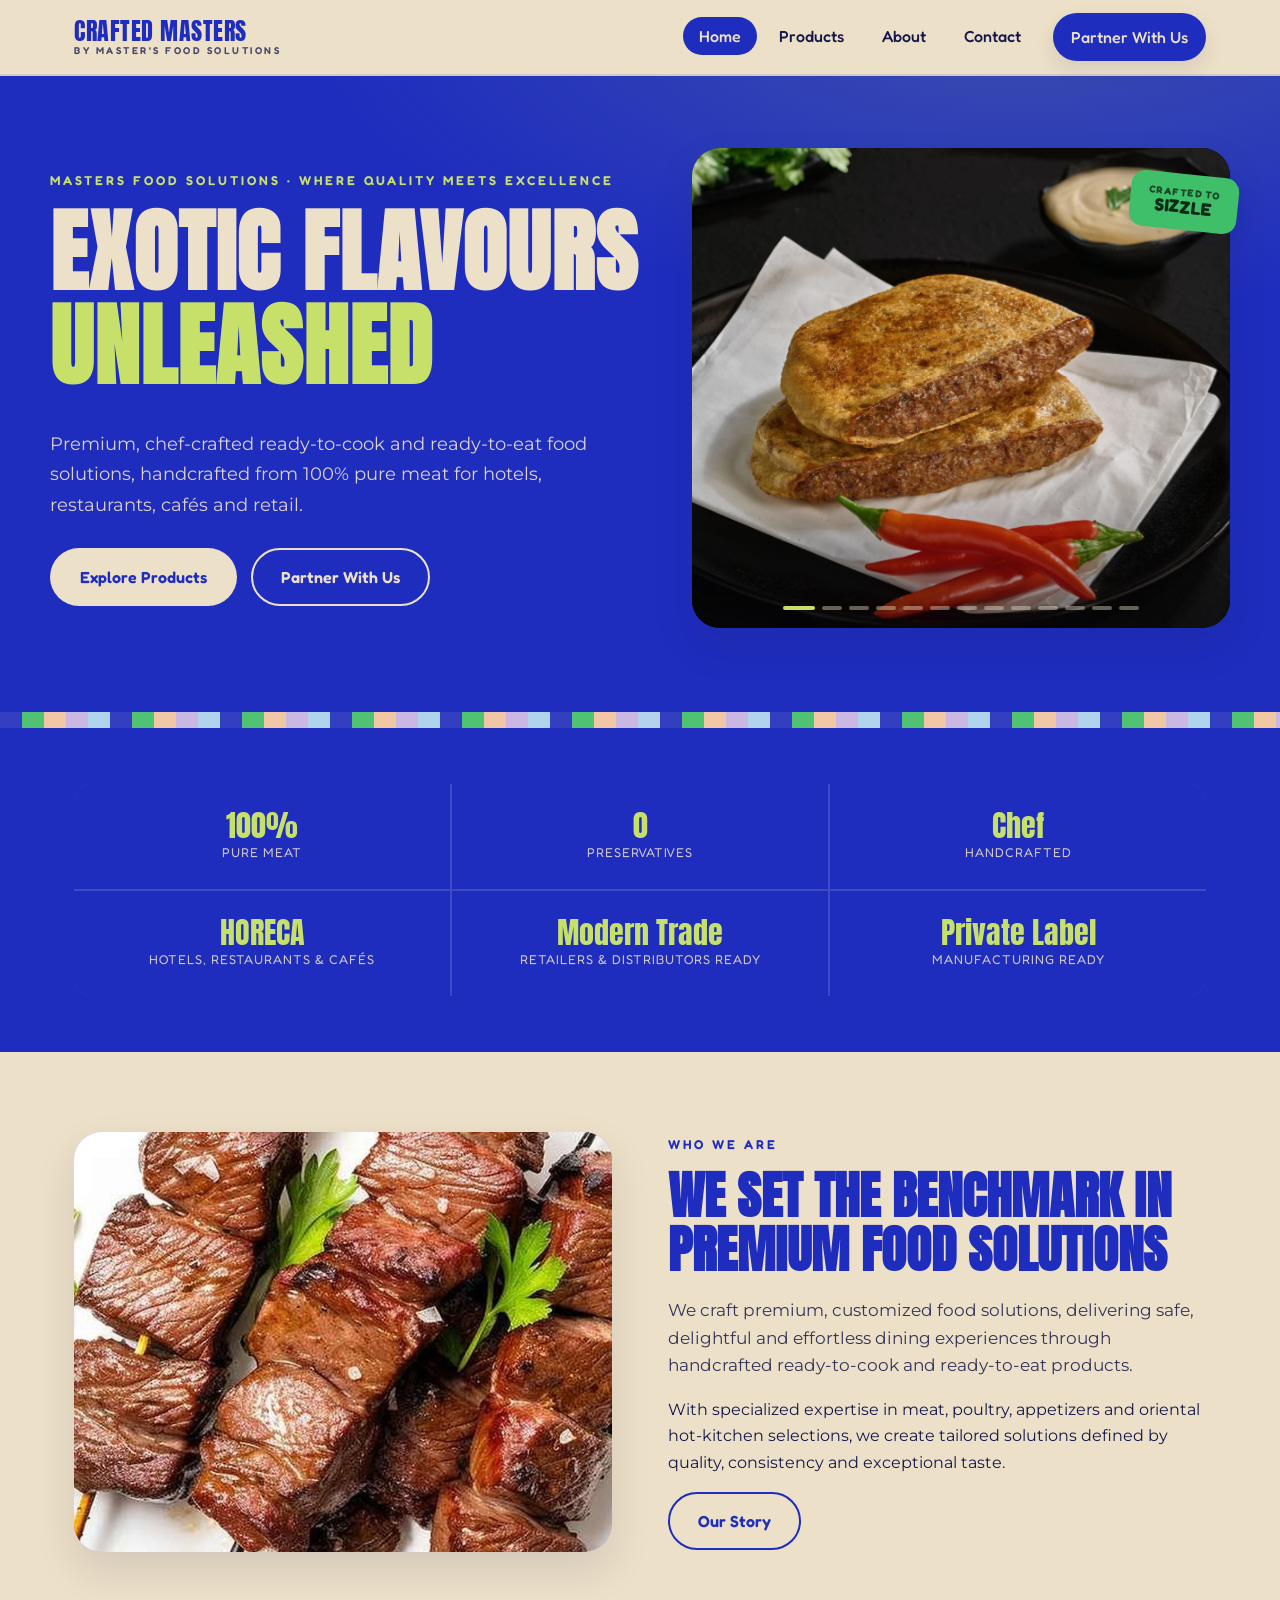
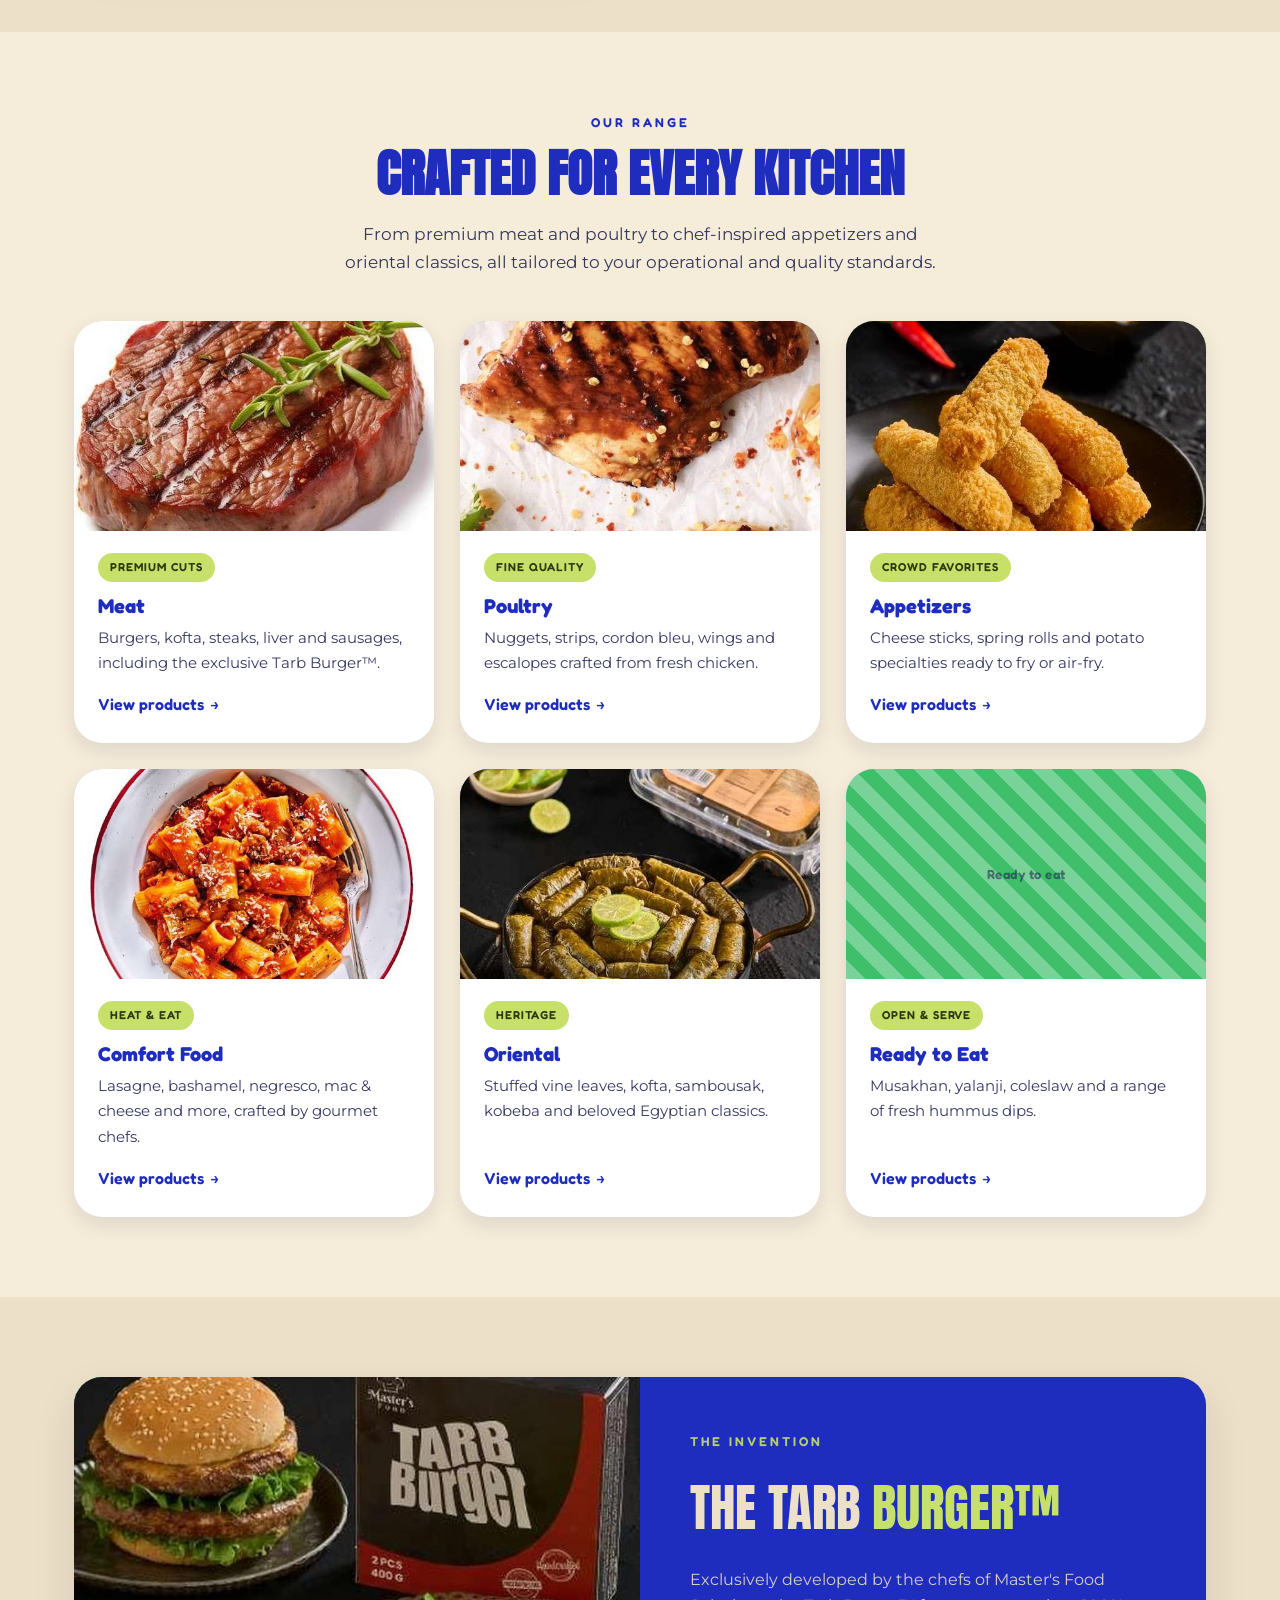
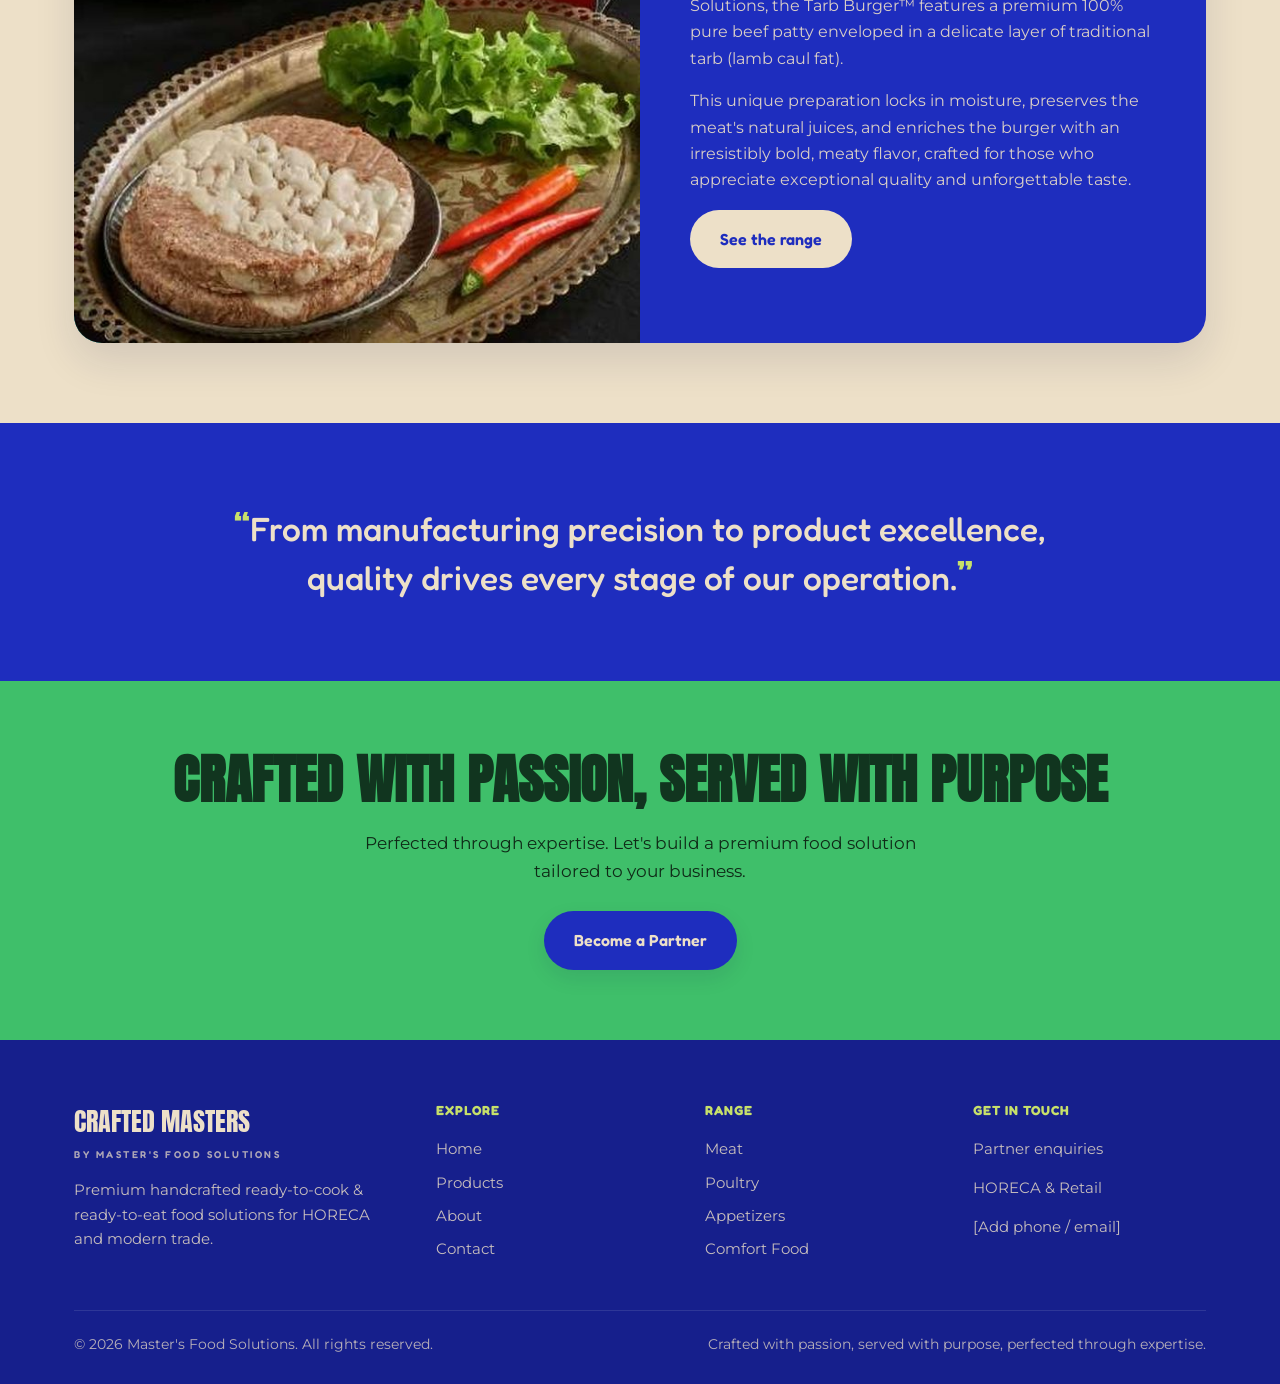
==== commit 4ce41abd: "Add Modern Trade and Private Label to credibility strip Expand the home credibility strip from four " ====
--- a/index.html
+++ b/index.html
@@ -75,7 +75,9 @@
       <div><div class="n">100%</div><div class="l">Pure Meat</div></div>
       <div><div class="n">0</div><div class="l">Preservatives</div></div>
       <div><div class="n">Chef</div><div class="l">Handcrafted</div></div>
-      <div><div class="n">HORECA</div><div class="l">& Retail Ready</div></div>
+      <div><div class="n">HORECA</div><div class="l">Hotels, Restaurants &amp; Cafés</div></div>
+      <div><div class="n">Modern Trade</div><div class="l">Retailers &amp; Distributors Ready</div></div>
+      <div><div class="n">Private Label</div><div class="l">Manufacturing Ready</div></div>
     </div>
   </div>
 </section>
--- a/css/style.css
+++ b/css/style.css
@@ -301,14 +301,14 @@
 
 /* ---- Credibility strip ---- */
 .cred {
-  display: grid; grid-template-columns: repeat(4, 1fr); gap: 2px;
+  display: grid; grid-template-columns: repeat(3, 1fr); gap: 2px;
   background: rgba(255,255,255,.14);
   border-radius: var(--radius); overflow: hidden;
 }
 .cred > div {
   background: var(--blue); padding: 26px 20px; text-align: center;
 }
-.cred .n { font-family: var(--font-display); font-size: 1.9rem; color: var(--apple); }
+.cred .n { font-family: var(--font-display); font-size: 1.9rem; line-height: 1.05; color: var(--apple); }
 .cred .l { font-family: var(--font-round); font-size: .8rem; letter-spacing: 1px; text-transform: uppercase; opacity: .85; }
 
 /* ---- Category cards ---- */
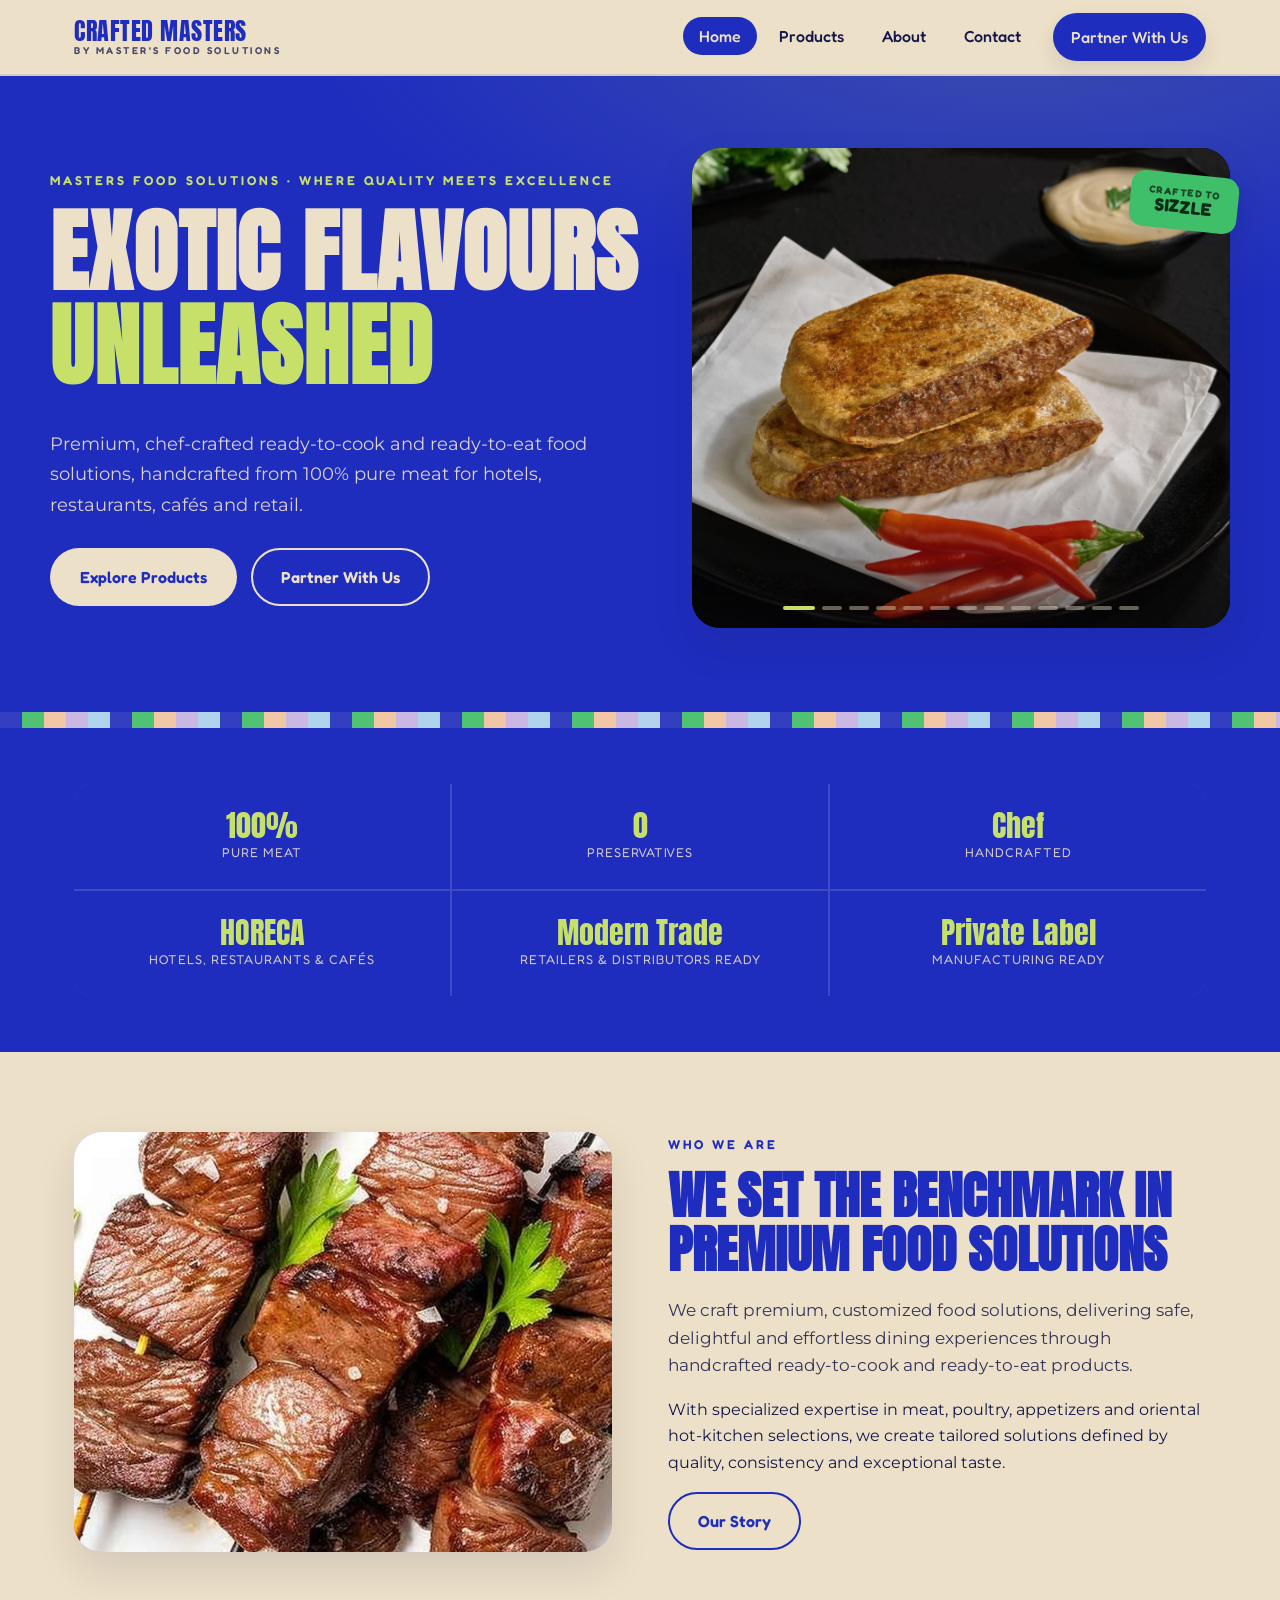
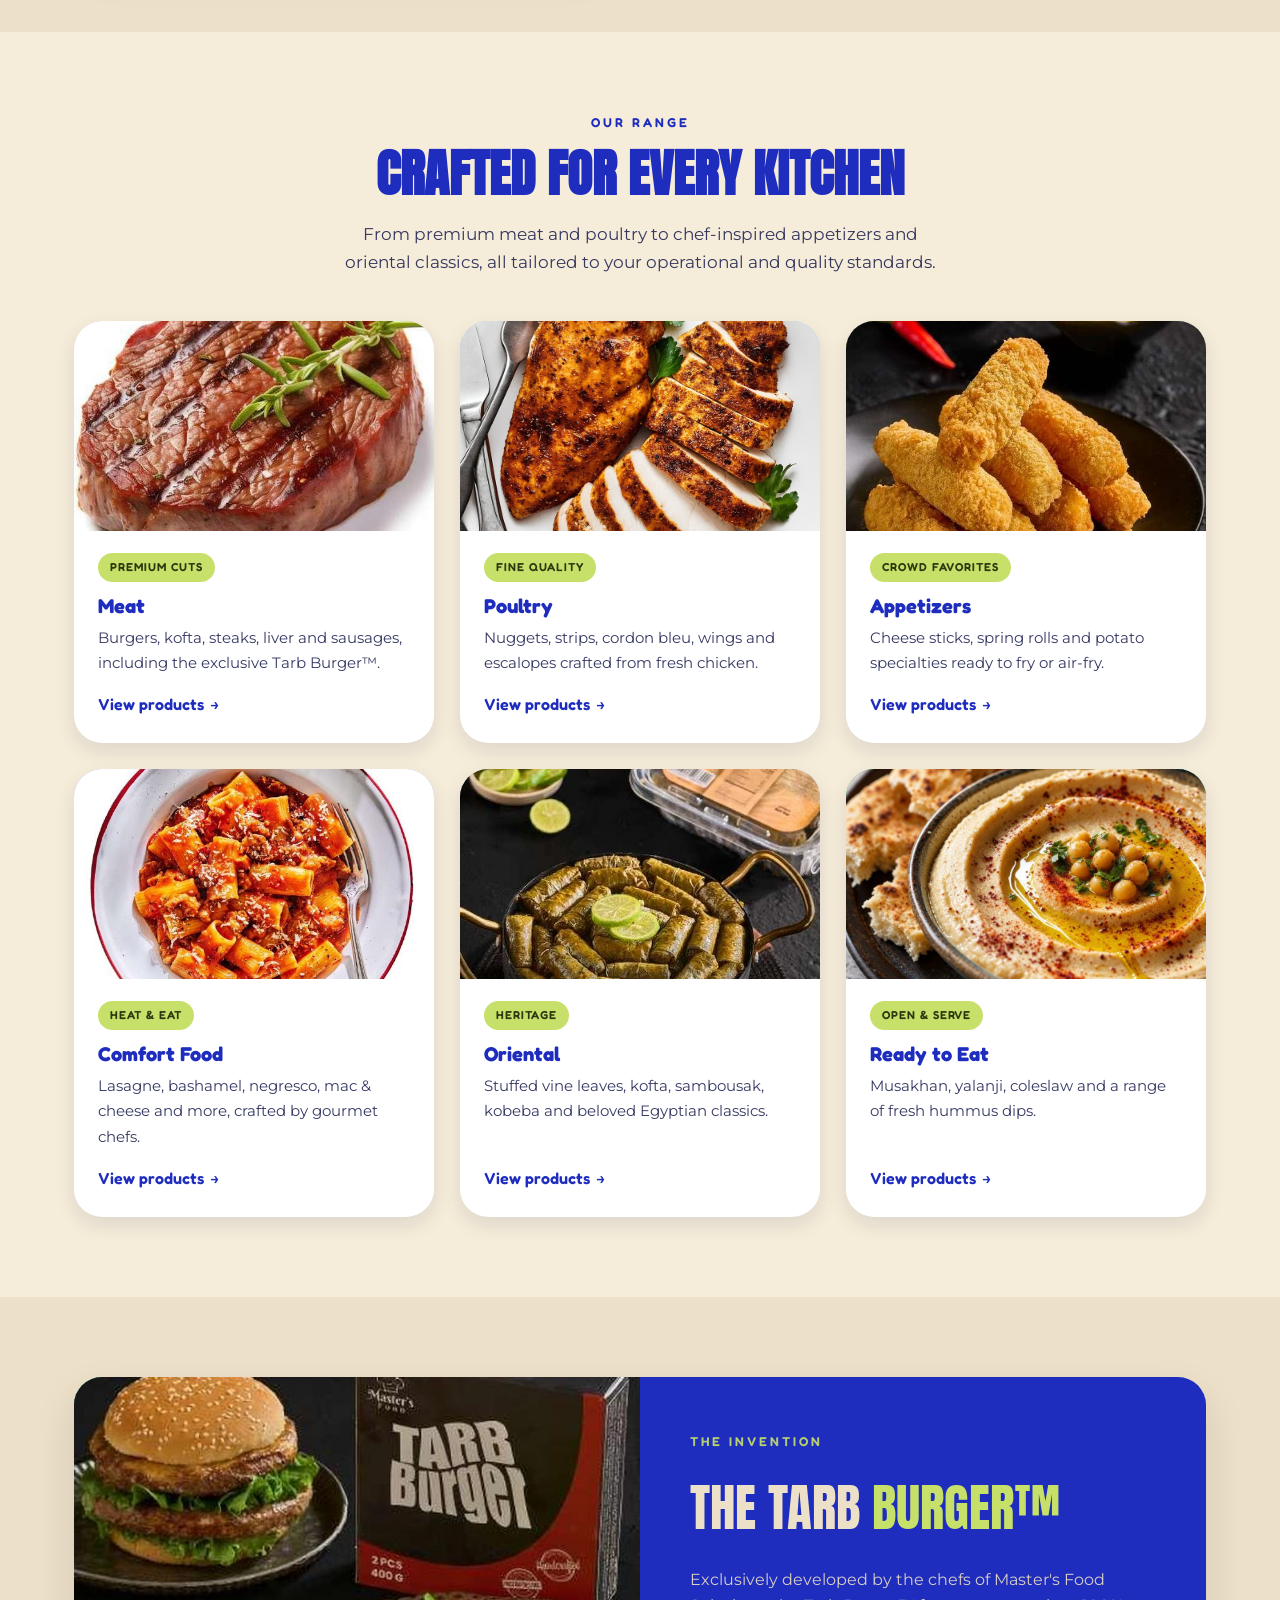
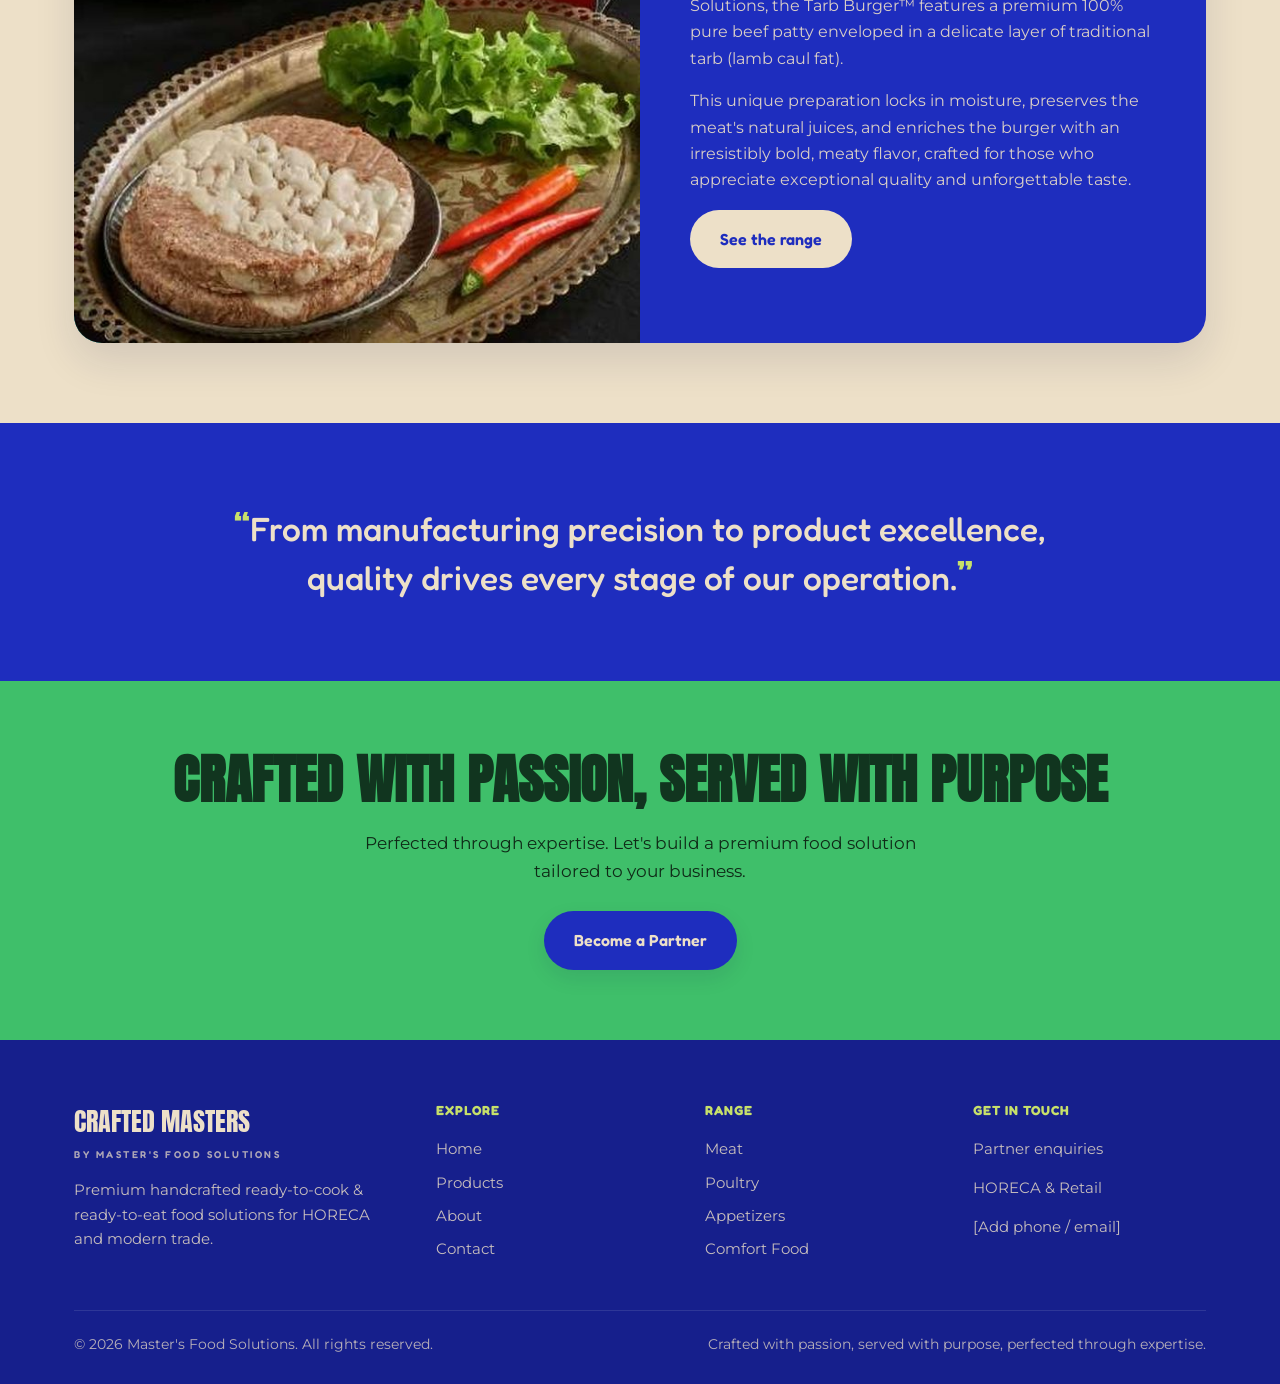
==== commit 9eda391c: "Add hummus and poultry photos to home category cards Use real photography for the Ready to Eat and P" ====
--- a/index.html
+++ b/index.html
@@ -118,7 +118,7 @@
         </div>
       </a>
       <a class="card reveal" href="products.html#poultry">
-        <div class="media ph-sky" data-label="Poultry"><img src="assets/images/cat-poultry.jpg" alt="Poultry"></div>
+        <div class="media ph-sky" data-label="Poultry"><img src="assets/images/products/poultry.jpeg" alt="Grilled chicken"></div>
         <div class="card-body">
           <span class="card-tag">Fine Quality</span>
           <h3>Poultry</h3>
@@ -154,7 +154,7 @@
         </div>
       </a>
       <a class="card reveal" href="products.html#ready">
-        <div class="media ph-green" data-label="Ready to eat"></div>
+        <div class="media ph-green" data-label="Ready to eat"><img src="assets/images/products/hummos.jpeg" alt="Fresh hummus dips"></div>
         <div class="card-body">
           <span class="card-tag">Open &amp; Serve</span>
           <h3>Ready to Eat</h3>
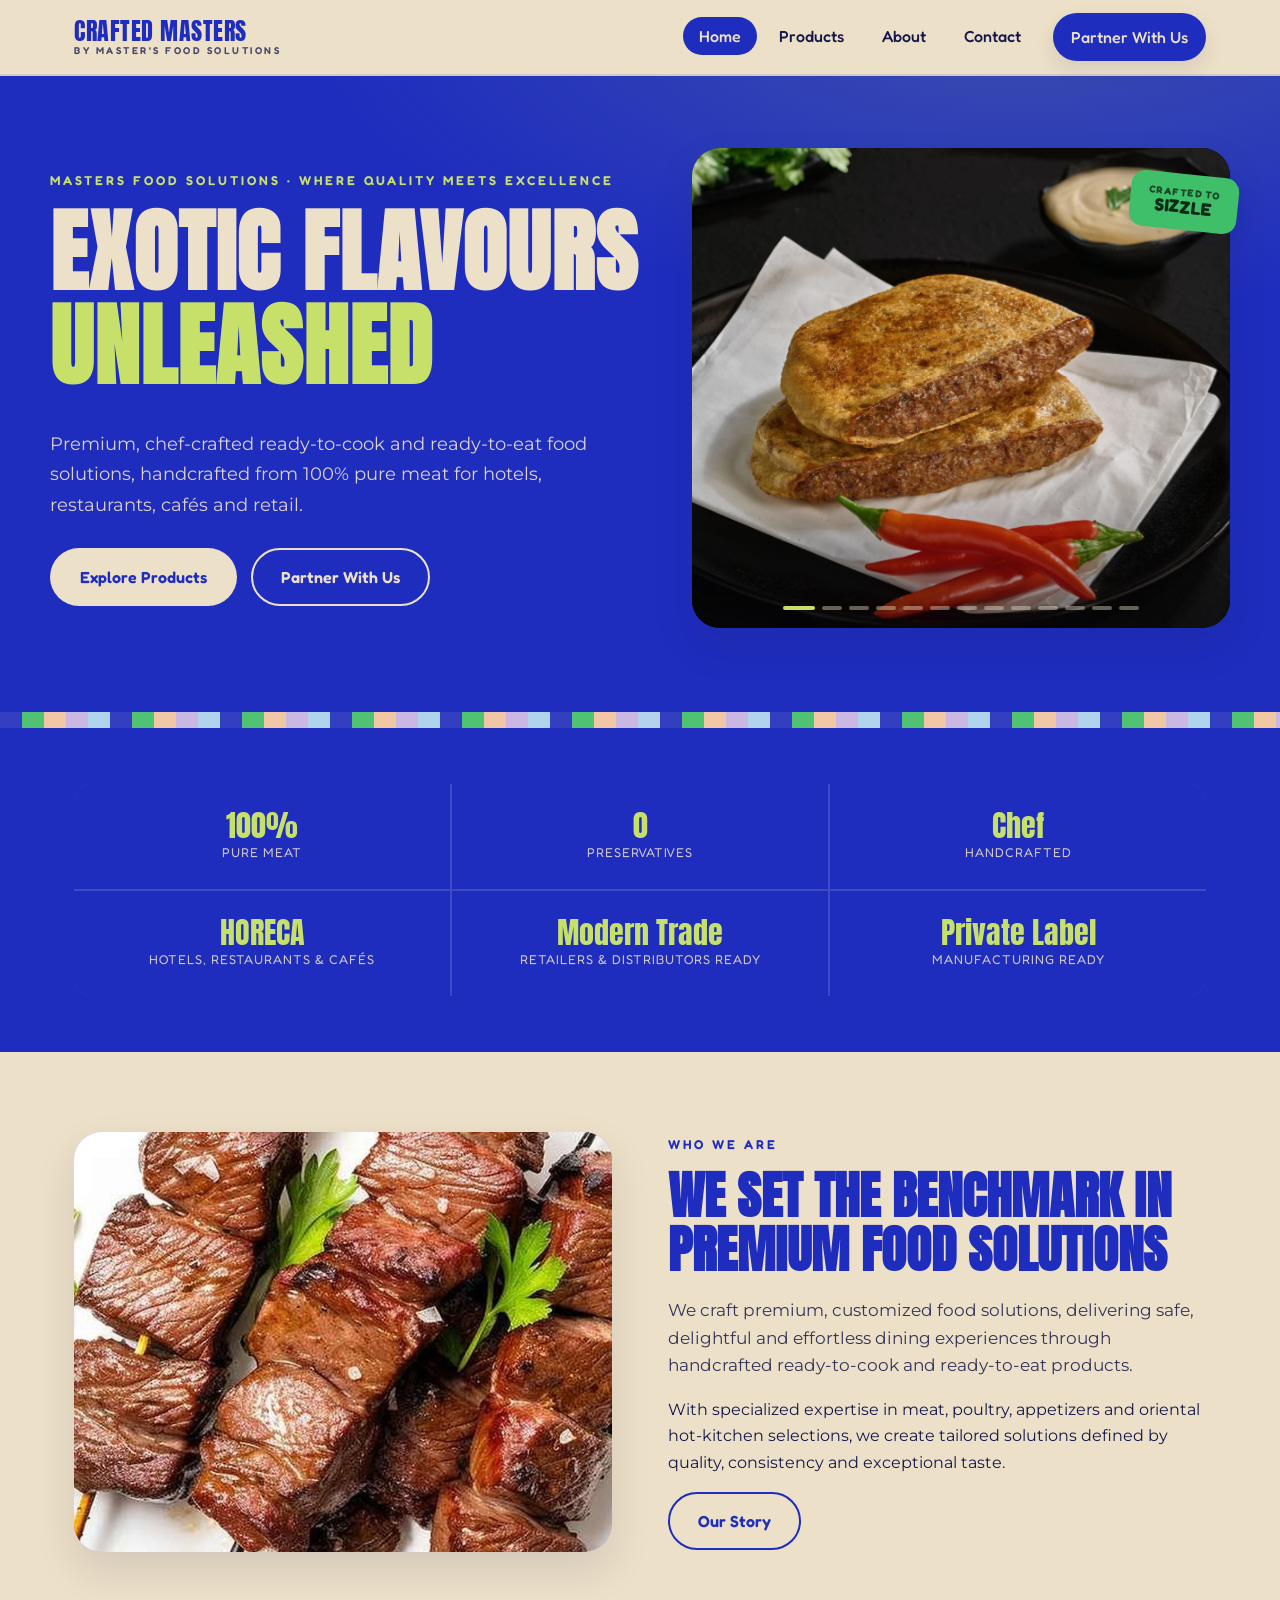
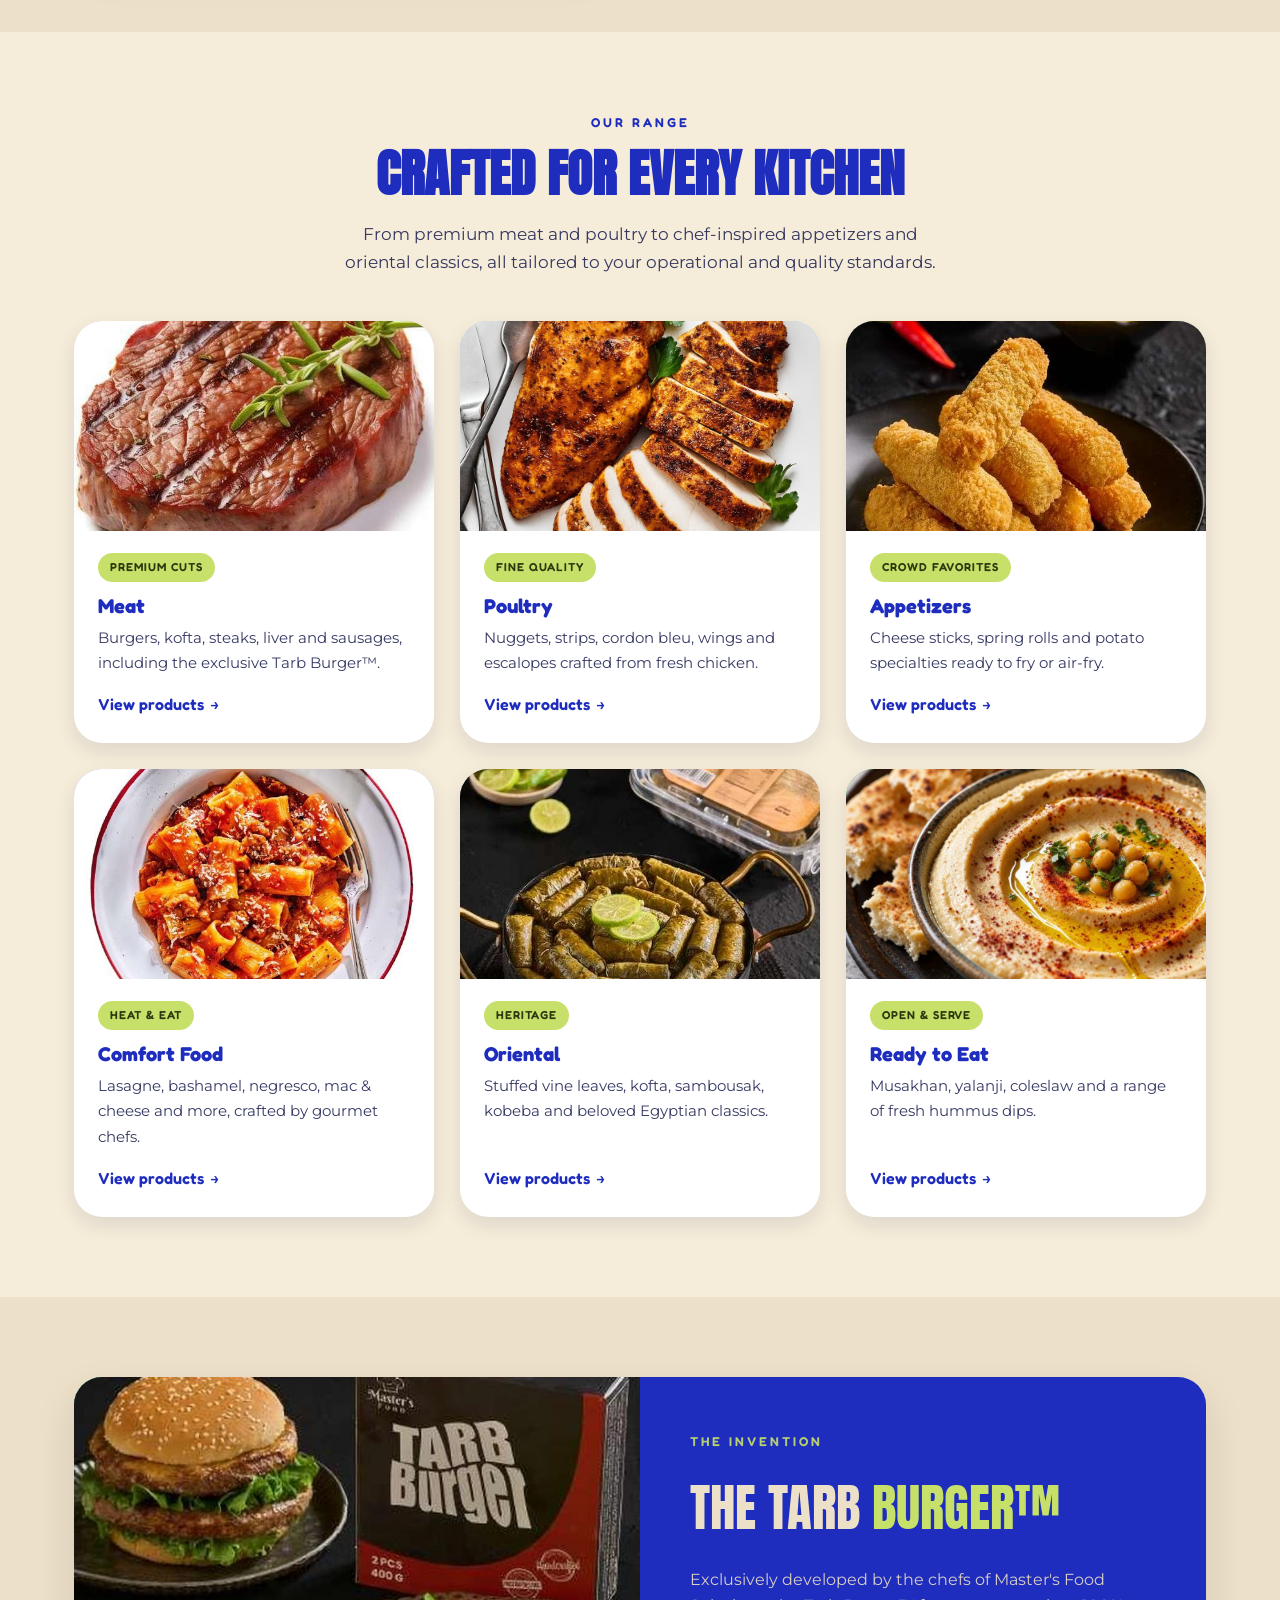
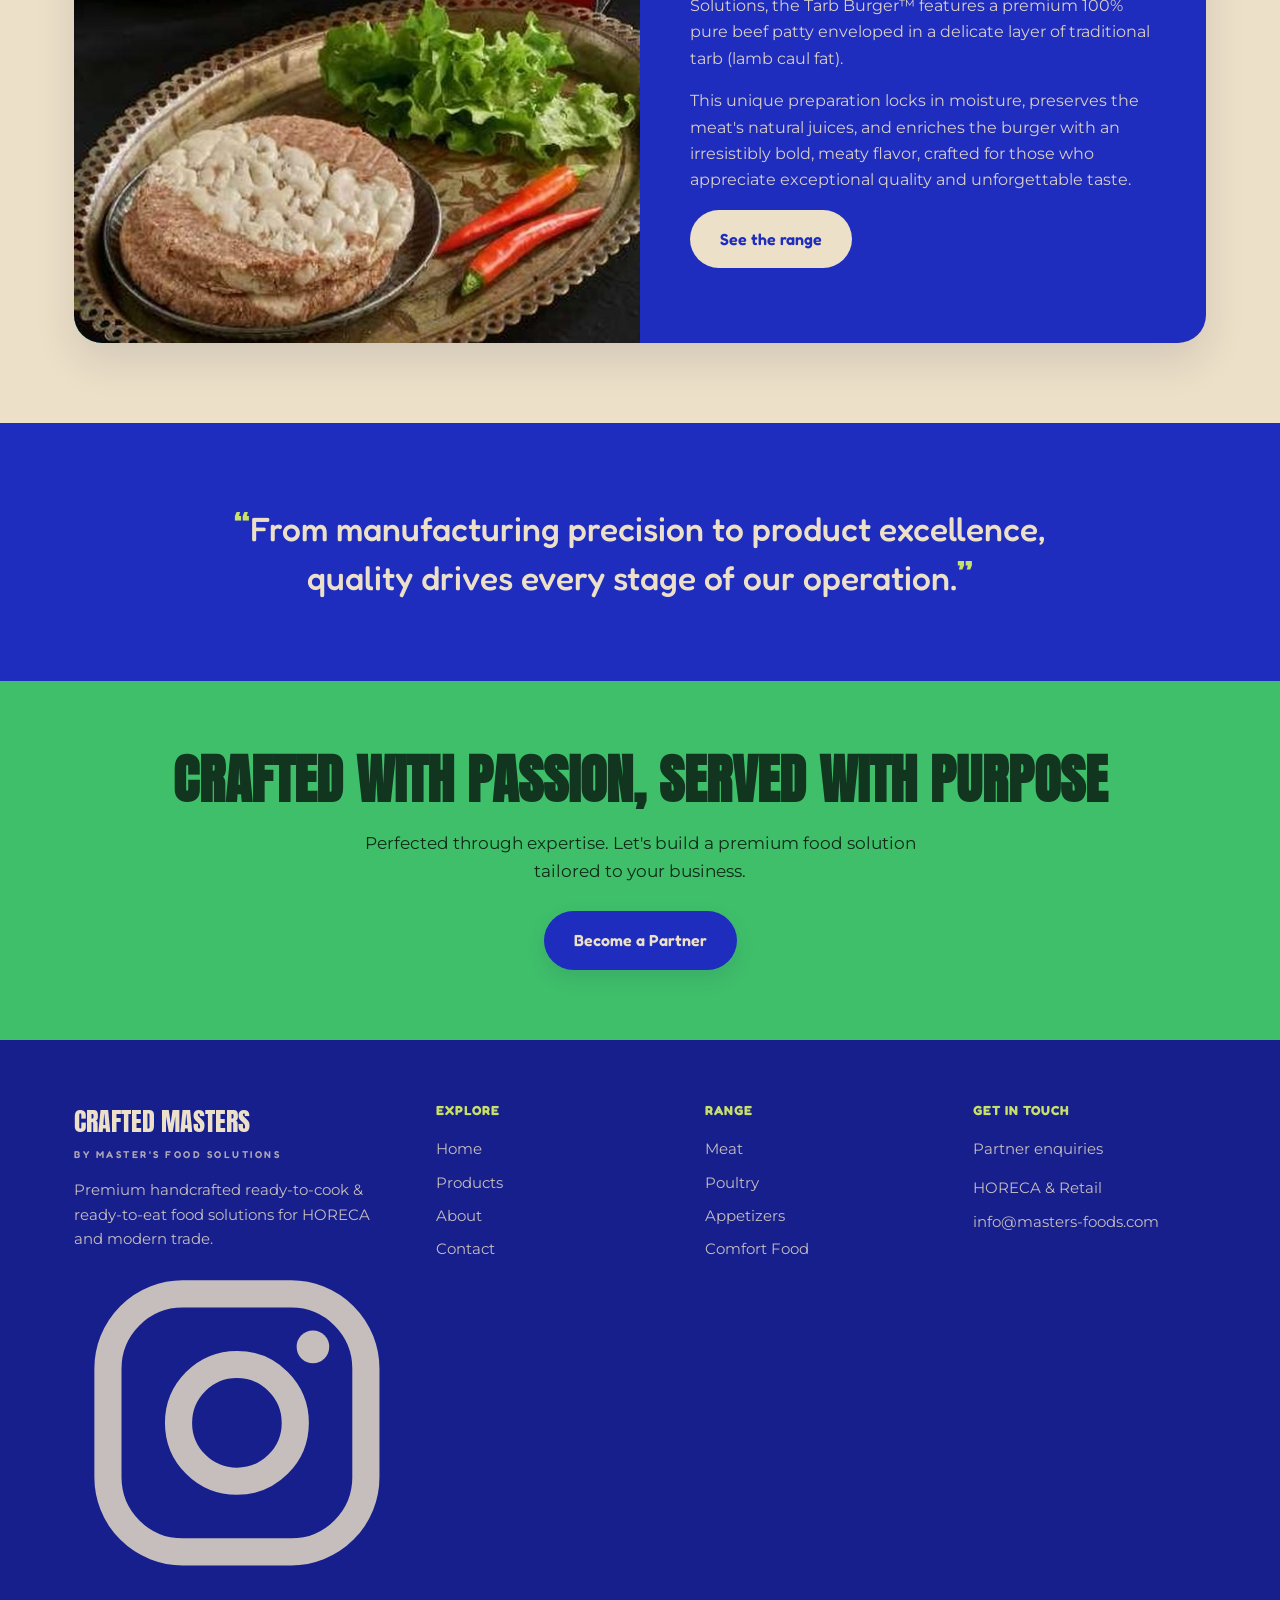
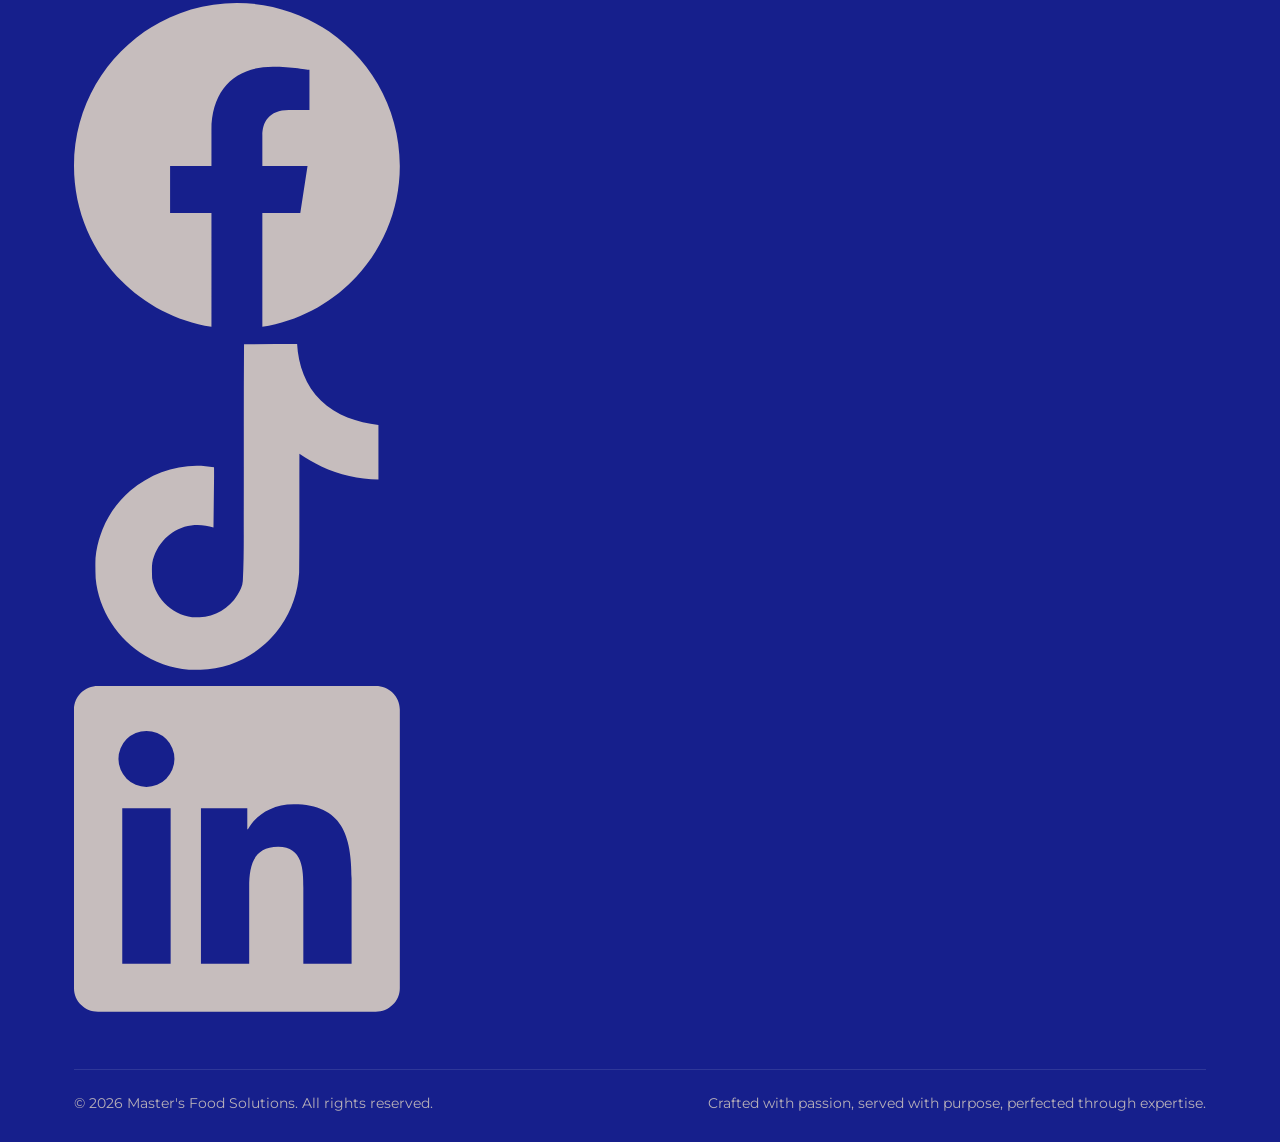
==== commit 2c4acd5d: "Add email and social links to home page footer" ====
--- a/index.html
+++ b/index.html
@@ -207,6 +207,12 @@
         <div class="brand-main">CRAFTED MASTERS</div>
         <div class="brand-sub">by Master's Food Solutions</div>
         <p>Premium handcrafted ready-to-cook &amp; ready-to-eat food solutions for HORECA and modern trade.</p>
+        <div class="social">
+          <a href="https://www.instagram.com/crafted.masters/" target="_blank" rel="noopener" aria-label="Crafted Masters on Instagram" title="Instagram"><svg viewBox="0 0 24 24" fill="none" stroke="currentColor" stroke-width="2" aria-hidden="true"><rect x="2.5" y="2.5" width="19" height="19" rx="5.5"/><circle cx="12" cy="12" r="4.3"/><circle cx="17.6" cy="6.4" r="1.2" fill="currentColor" stroke="none"/></svg></a>
+          <a href="https://www.facebook.com/share/1J4ET8G1GH/" target="_blank" rel="noopener" aria-label="Crafted Masters on Facebook" title="Facebook"><svg viewBox="0 0 24 24" fill="currentColor" aria-hidden="true"><path d="M24 12.073c0-6.627-5.373-12-12-12s-12 5.373-12 12c0 5.99 4.388 10.954 10.125 11.854v-8.385H7.078v-3.47h3.047V9.43c0-3.007 1.792-4.669 4.533-4.669 1.312 0 2.686.235 2.686.235v2.953H15.83c-1.491 0-1.956.925-1.956 1.874v2.25h3.328l-.532 3.47h-2.796v8.385C19.612 23.027 24 18.062 24 12.073z"/></svg></a>
+          <a href="https://www.tiktok.com/@craftedmasters" target="_blank" rel="noopener" aria-label="Crafted Masters on TikTok" title="TikTok"><svg viewBox="0 0 24 24" fill="currentColor" aria-hidden="true"><path d="M12.525.02c1.31-.02 2.61-.01 3.91-.02.08 1.53.63 3.09 1.75 4.17 1.12 1.11 2.7 1.62 4.24 1.79v4.03c-1.44-.05-2.89-.35-4.2-.97-.57-.26-1.1-.59-1.62-.93-.01 2.92.01 5.84-.02 8.75-.08 1.4-.54 2.79-1.35 3.94-1.31 1.92-3.58 3.17-5.91 3.21-1.43.08-2.86-.31-4.08-1.03-2.02-1.19-3.44-3.37-3.65-5.71-.02-.5-.03-1-.01-1.49.18-1.9 1.12-3.72 2.58-4.96 1.66-1.44 3.98-2.13 6.15-1.72.02 1.48-.04 2.96-.04 4.44-.99-.32-2.15-.23-3.02.37-.63.41-1.11 1.04-1.36 1.75-.21.51-.15 1.07-.14 1.61.24 1.64 1.82 3.02 3.5 2.87 1.12-.01 2.19-.66 2.77-1.61.19-.33.4-.67.41-1.06.1-1.79.06-3.57.07-5.36.01-4.03-.01-8.05.02-12.07z"/></svg></a>
+          <a href="https://www.linkedin.com/company/crafted-masters/" target="_blank" rel="noopener" aria-label="Crafted Masters on LinkedIn" title="LinkedIn"><svg viewBox="0 0 24 24" fill="currentColor" aria-hidden="true"><path d="M20.447 20.452h-3.554v-5.569c0-1.328-.027-3.037-1.852-3.037-1.853 0-2.136 1.445-2.136 2.939v5.667H9.351V9h3.414v1.561h.046c.477-.9 1.637-1.85 3.37-1.85 3.601 0 4.267 2.37 4.267 5.455v6.286zM5.337 7.433a2.062 2.062 0 1 1 0-4.125 2.062 2.062 0 0 1 0 4.125zM7.119 20.452H3.555V9h3.564v11.452zM22.225 0H1.771C.792 0 0 .774 0 1.729v20.542C0 23.227.792 24 1.771 24h20.451C23.2 24 24 23.227 24 22.271V1.729C24 .774 23.2 0 22.222 0h.003z"/></svg></a>
+        </div>
       </div>
       <div>
         <h5>Explore</h5>
@@ -226,7 +232,7 @@
         <h5>Get in touch</h5>
         <a href="contact.html">Partner enquiries</a>
         <p>HORECA &amp; Retail</p>
-        <p>[Add phone / email]</p>
+        <a href="mailto:info@masters-foods.com">info@masters-foods.com</a>
       </div>
     </div>
     <div class="footer-bottom">
--- a/css/style.css
+++ b/css/style.css
@@ -383,9 +383,15 @@
 .product-nav a:hover { background: var(--blue); color: var(--ivory); }
 
 .cat { padding: 64px 0; scroll-margin-top: 150px; }
-.cat-head { display: flex; align-items: flex-end; justify-content: space-between; gap: 20px; margin-bottom: 32px; flex-wrap: wrap; }
-.cat-head h2 { font-family: var(--font-display); font-size: clamp(1.8rem,4vw,2.8rem); text-transform: uppercase; color: var(--blue); margin: 0; }
-.cat-head p { margin: 0; max-width: 46ch; opacity: .8; }
+.cat-head { display: flex; align-items: center; gap: 24px; margin-bottom: 32px; }
+.cat-badge {
+  flex: 0 0 auto; width: 92px; height: 92px; border-radius: 50%; overflow: hidden;
+  background: #fff; border: 4px solid #fff; box-shadow: var(--shadow-sm);
+}
+.cat-badge img { width: 100%; height: 100%; object-fit: cover; transform: scale(1.12); display: block; }
+.cat-head-txt { min-width: 0; }
+.cat-head h2 { font-family: var(--font-display); font-size: clamp(1.8rem,4vw,2.8rem); text-transform: uppercase; color: var(--blue); margin: 0 0 4px; line-height: 1.05; }
+.cat-head p { margin: 0; max-width: 60ch; opacity: .8; }
 
 .grid-products { display: grid; grid-template-columns: repeat(4, 1fr); gap: 22px; }
 .more-range { margin-top: 34px; }
@@ -505,8 +511,9 @@
   .product-nav ul::-webkit-scrollbar { display: none; }
   .product-nav a { padding: 10px 14px; font-size: .85rem; }
   .cat { padding: 36px 0; scroll-margin-top: 130px; }
-  .cat-head { display: block; margin-bottom: 20px; }
-  .cat-head h2 { margin-bottom: 8px; }
+  .cat-head { gap: 14px; margin-bottom: 20px; }
+  .cat-badge { width: 60px; height: 60px; border-width: 3px; }
+  .cat-head h2 { margin-bottom: 6px; }
   .cat-head p { max-width: none; font-size: .92rem; }
   .grid-products { grid-template-columns: repeat(2, minmax(0, 1fr)); gap: 12px; }
   .p-card { border-radius: 14px; }
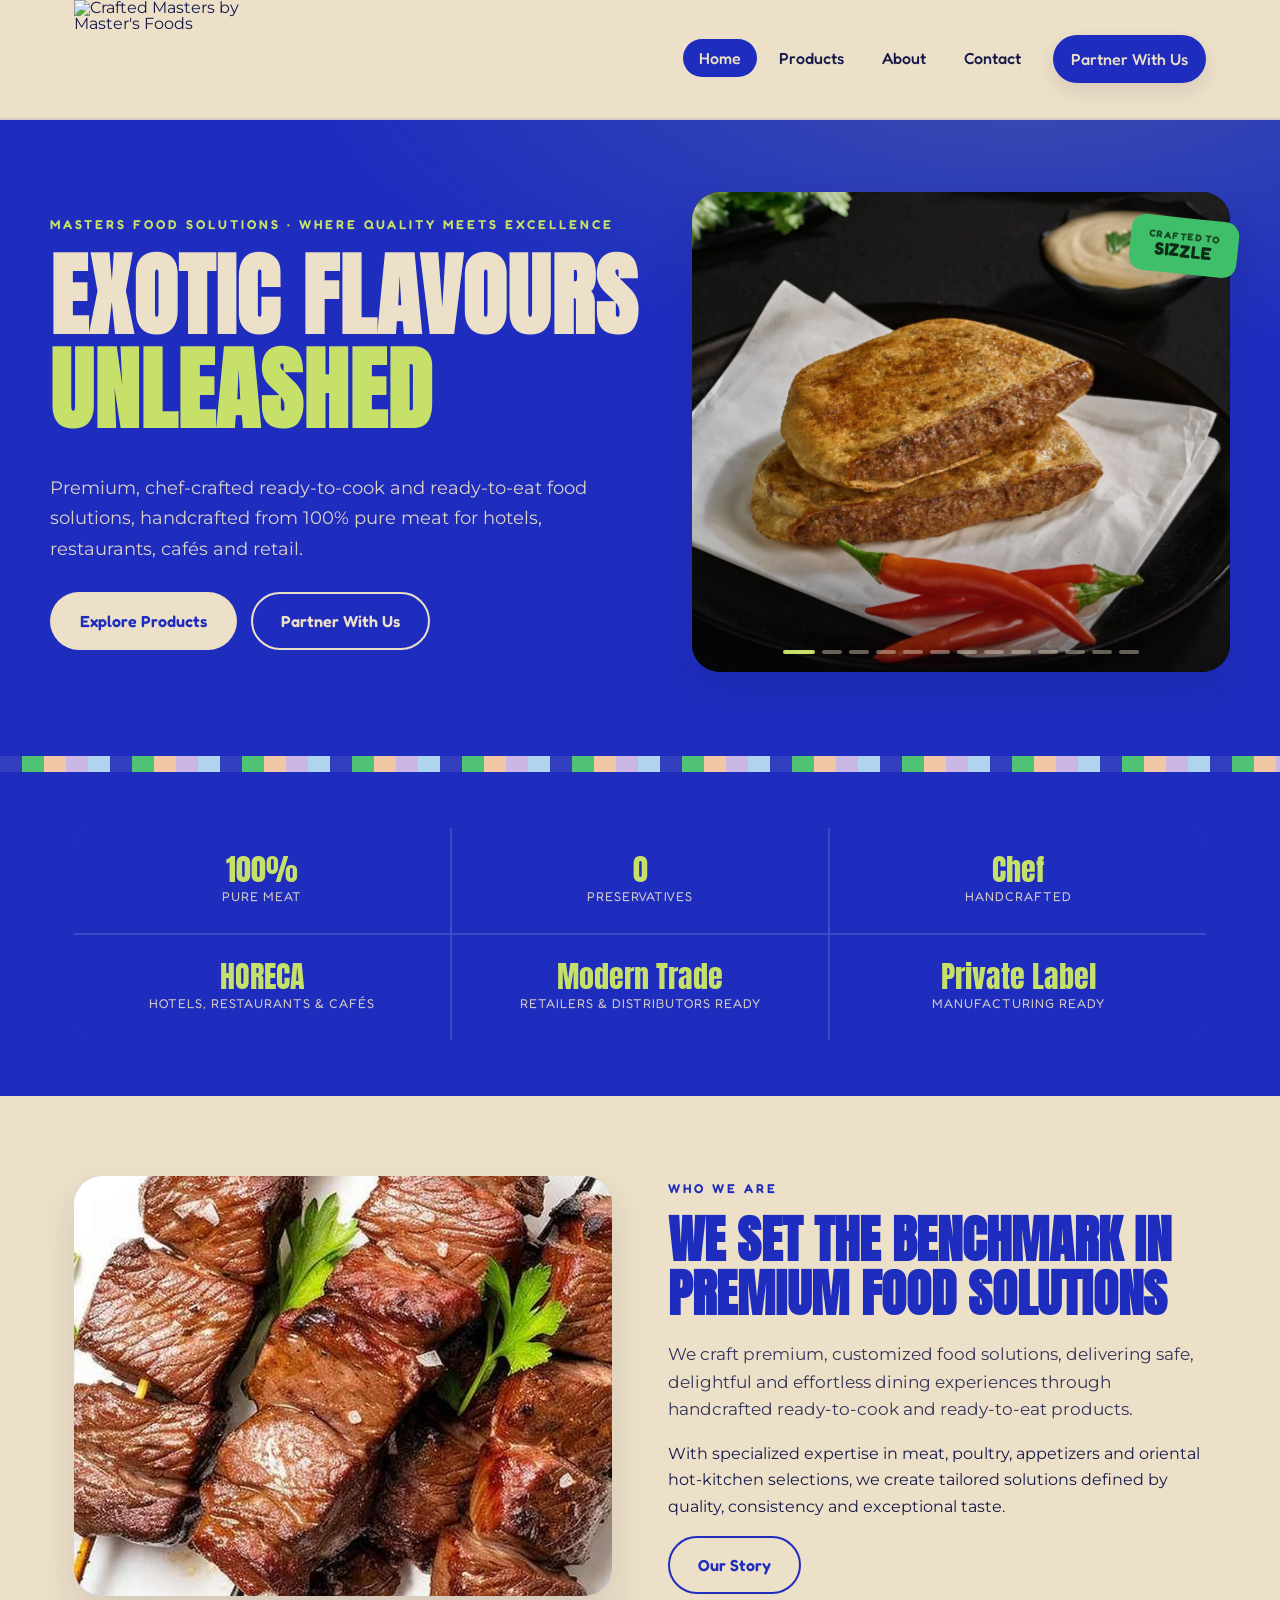
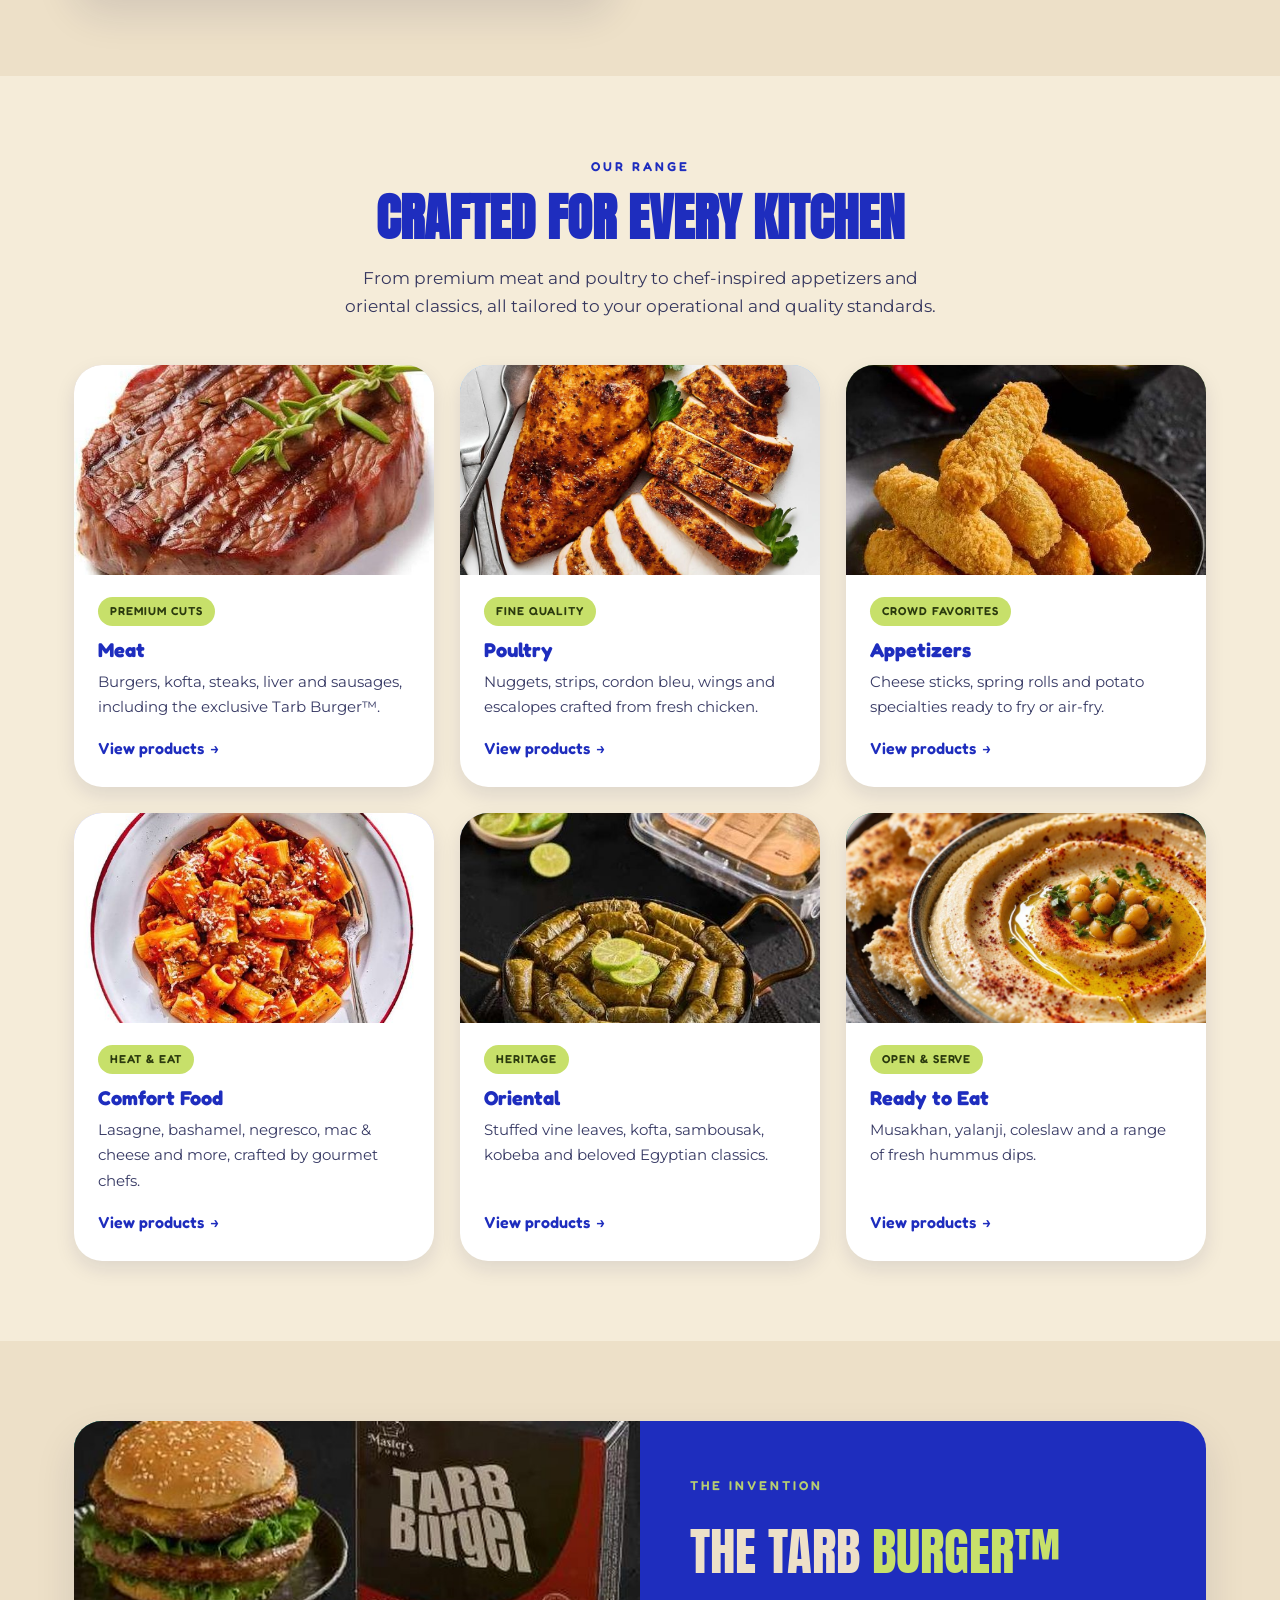
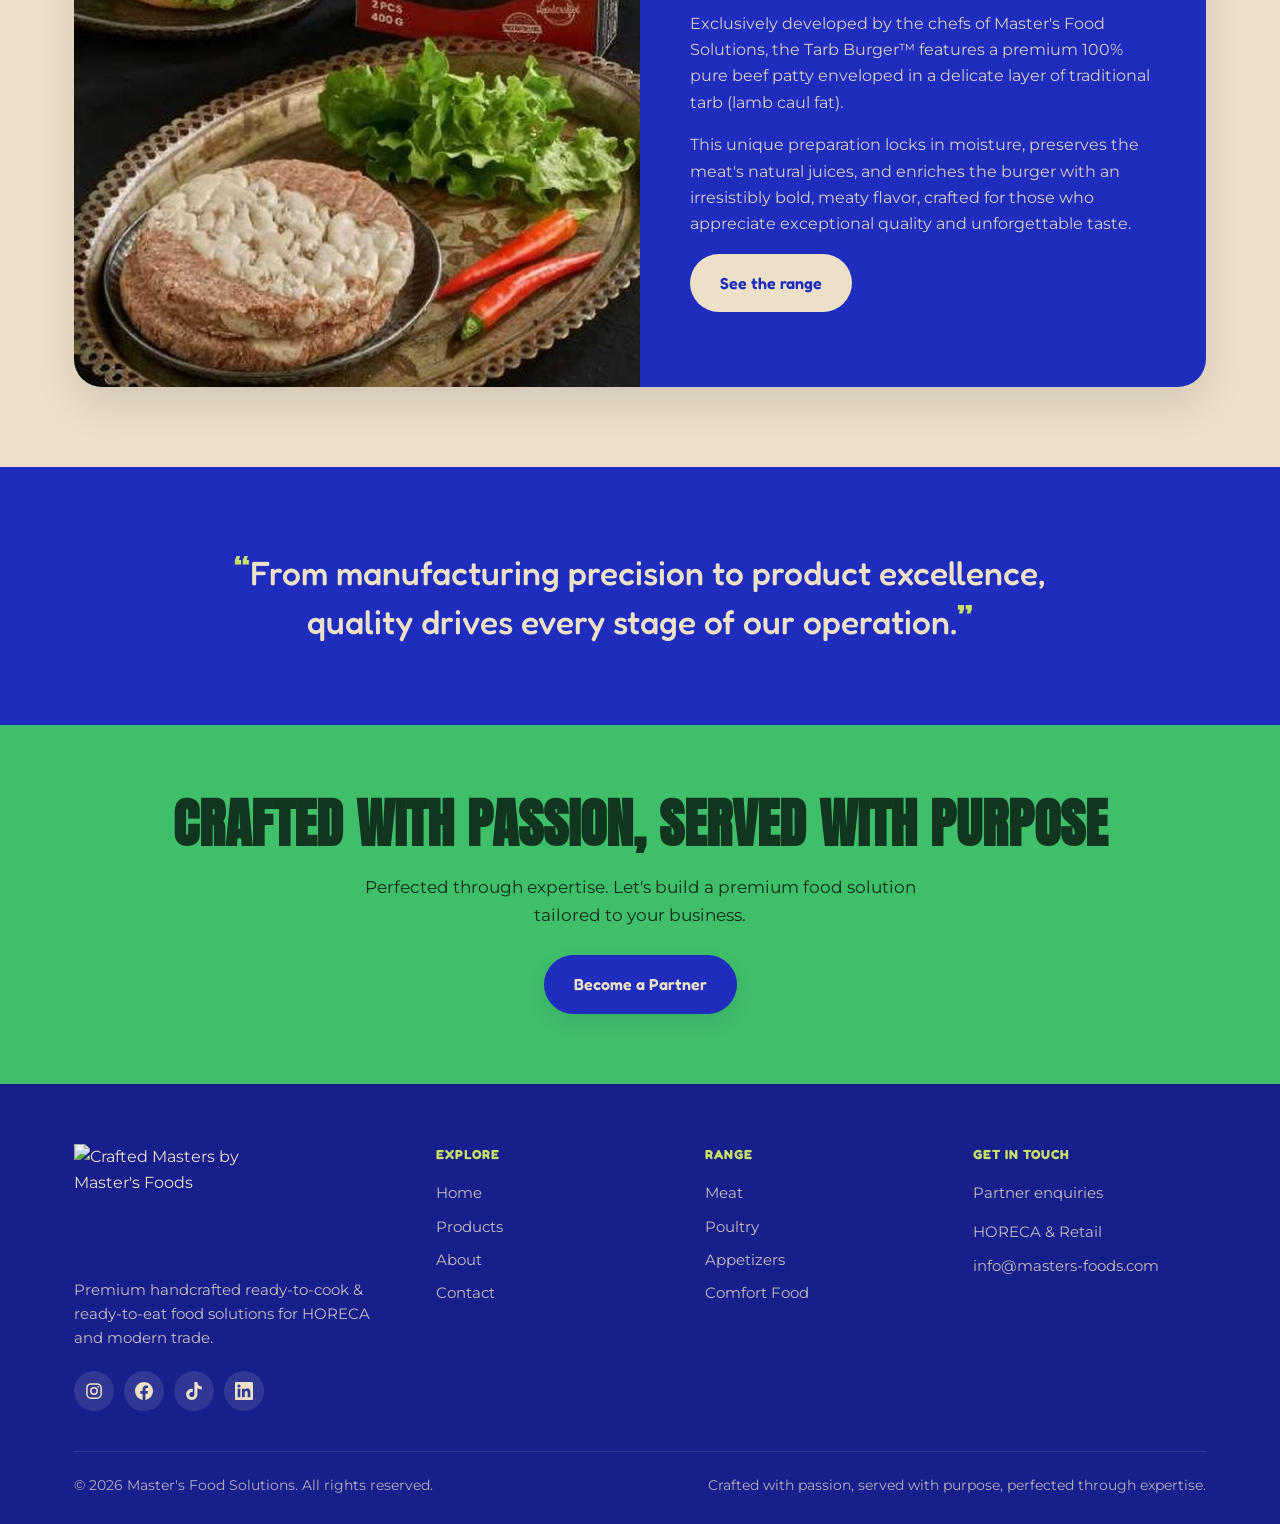
==== commit 85aa50e1: "Use logo and favicon on home page" ====
--- a/index.html
+++ b/index.html
@@ -9,6 +9,9 @@
 <link rel="preconnect" href="https://fonts.gstatic.com" crossorigin>
 <link href="https://fonts.googleapis.com/css2?family=Anton&family=Fredoka:wght@400;500;600;700&family=Montserrat:wght@400;500;600;700&display=swap" rel="stylesheet">
 <link rel="stylesheet" href="css/style.css">
+<link rel="icon" href="favicon.svg" type="image/svg+xml">
+<link rel="icon" href="favicon-32.png" type="image/png" sizes="32x32">
+<link rel="apple-touch-icon" href="apple-touch-icon.png">
 </head>
 <body>
 
@@ -16,8 +19,7 @@
 <header class="site-header">
   <div class="wrap nav">
     <a class="brand" href="index.html">
-      <span class="brand-main">CRAFTED MASTERS</span>
-      <span class="brand-sub">by Master's Food Solutions</span>
+      <img src="assets/images/logo/logo-blue.svg" alt="Crafted Masters by Master's Foods" width="231" height="118">
     </a>
     <button class="nav-toggle" aria-label="Menu" aria-expanded="false"><span></span><span></span><span></span></button>
     <ul class="nav-links">
@@ -204,8 +206,7 @@
   <div class="wrap">
     <div class="footer-grid">
       <div class="footer-brand">
-        <div class="brand-main">CRAFTED MASTERS</div>
-        <div class="brand-sub">by Master's Food Solutions</div>
+        <img class="footer-logo" src="assets/images/logo/logo-ivory.svg" alt="Crafted Masters by Master's Foods" width="231" height="118" loading="lazy">
         <p>Premium handcrafted ready-to-cook &amp; ready-to-eat food solutions for HORECA and modern trade.</p>
         <div class="social">
           <a href="https://www.instagram.com/crafted.masters/" target="_blank" rel="noopener" aria-label="Crafted Masters on Instagram" title="Instagram"><svg viewBox="0 0 24 24" fill="none" stroke="currentColor" stroke-width="2" aria-hidden="true"><rect x="2.5" y="2.5" width="19" height="19" rx="5.5"/><circle cx="12" cy="12" r="4.3"/><circle cx="17.6" cy="6.4" r="1.2" fill="currentColor" stroke="none"/></svg></a>
--- a/css/style.css
+++ b/css/style.css
@@ -530,3 +530,25 @@
   .p-card h3 { font-size: .86rem; }
   .brand .brand-main { font-size: 1.3rem; }
 }
+
+/* ============================================================
+   SOCIAL LINKS (footer + contact page)
+   ============================================================ */
+.social { display: flex; flex-wrap: wrap; gap: 10px; margin-top: 10px; }
+.social a {
+  width: 40px; height: 40px; border-radius: 50%;
+  display: grid; place-items: center;
+  background: var(--blue); color: var(--apple);
+  transition: transform .18s ease, background .18s ease, color .18s ease;
+}
+.social a:hover { transform: translateY(-2px); background: var(--blue-deep); }
+.social a:focus-visible { outline: 2px solid var(--blue); outline-offset: 3px; }
+.social svg { width: 18px; height: 18px; display: block; }
+
+.site-footer .social { margin-top: 20px; }
+.site-footer .social a {
+  margin: 0; opacity: 1;
+  background: rgba(237,224,200,.12); color: var(--ivory);
+}
+.site-footer .social a:hover { background: var(--apple); color: var(--blue-deep); }
+.site-footer .social a:focus-visible { outline-color: var(--apple); }
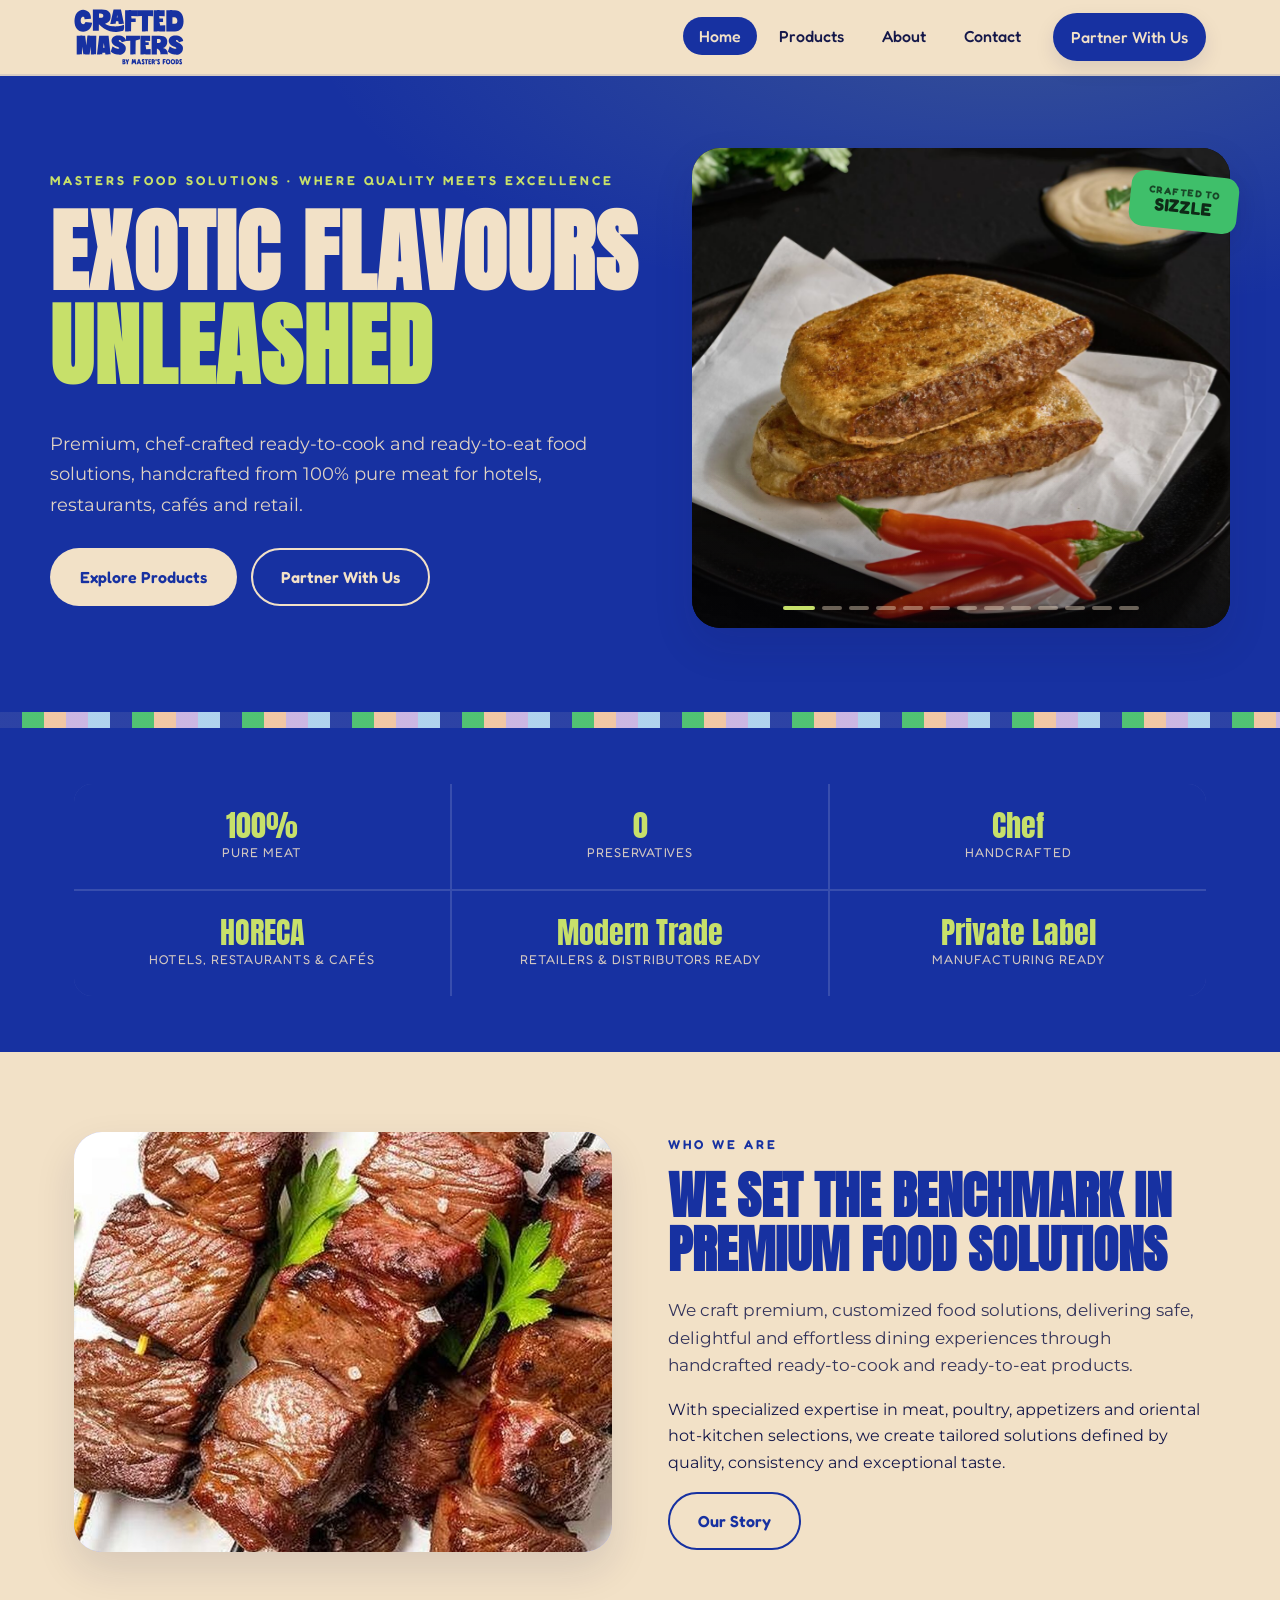
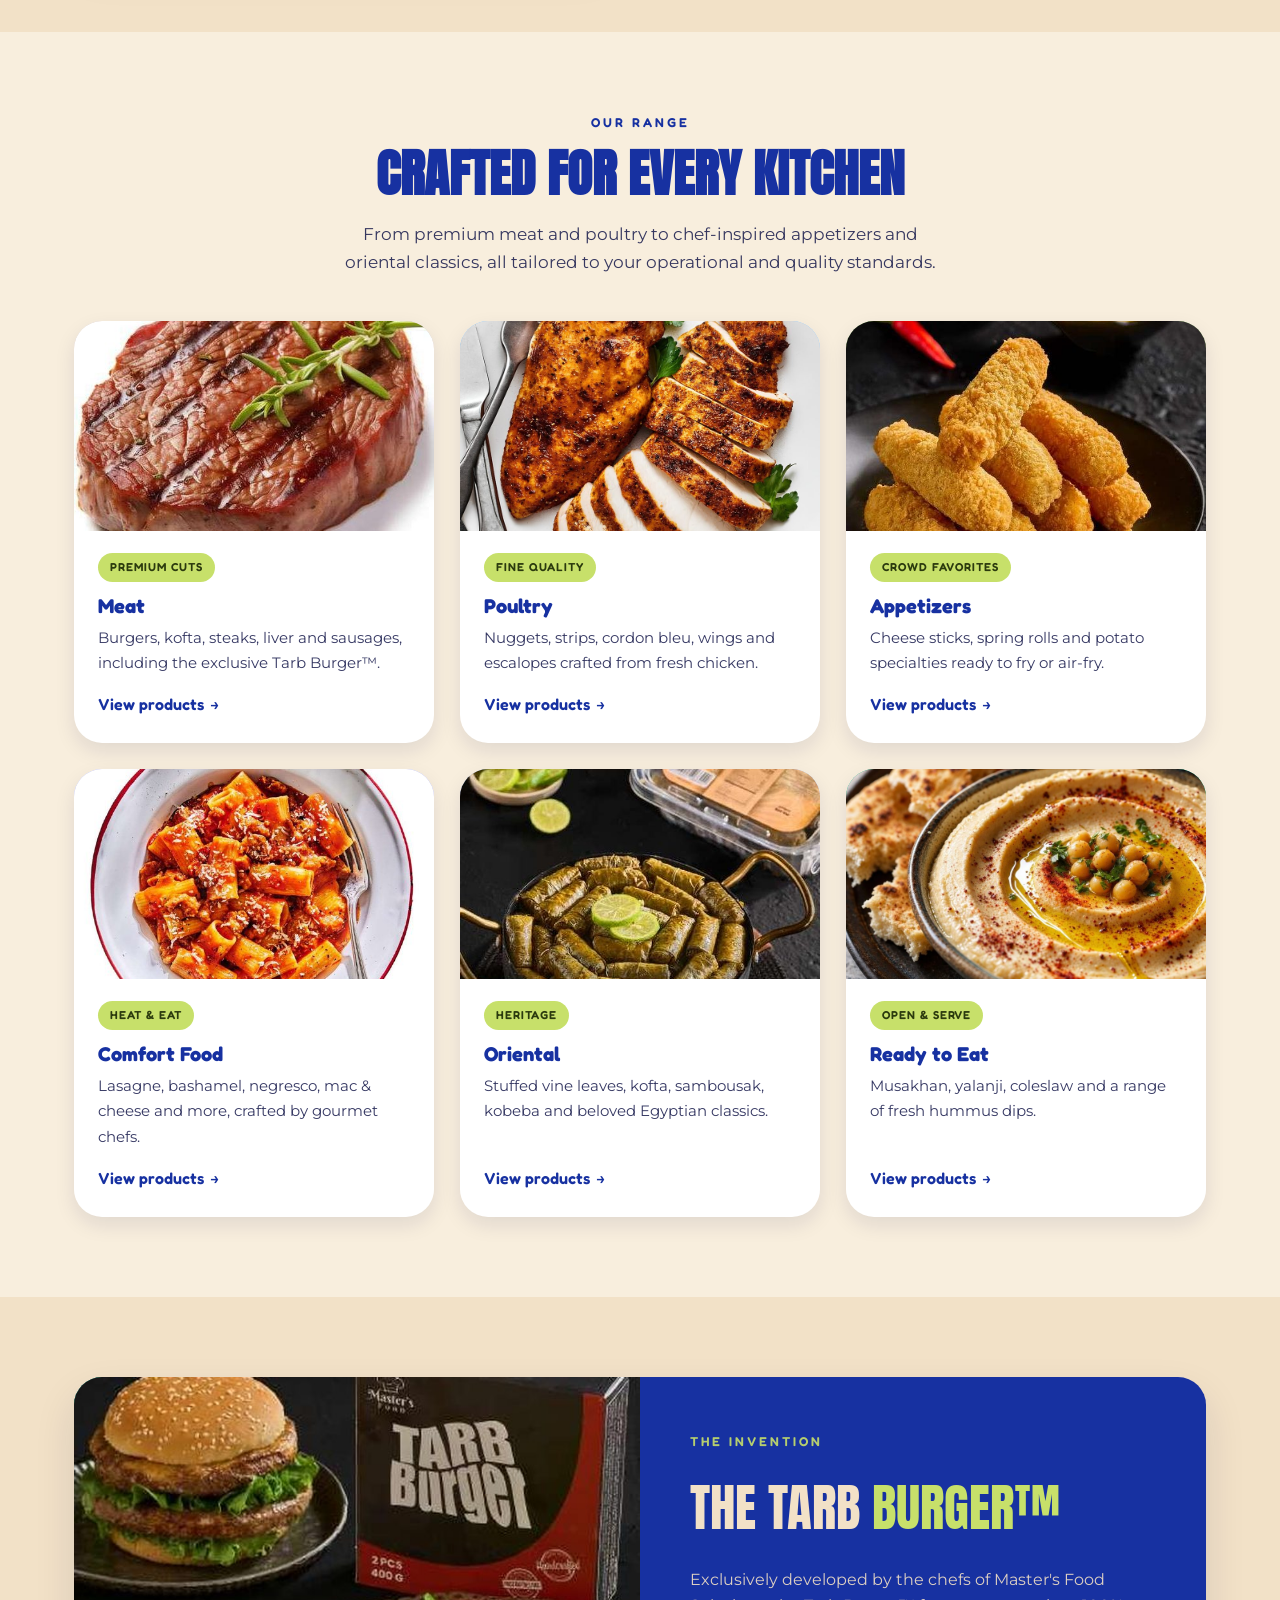
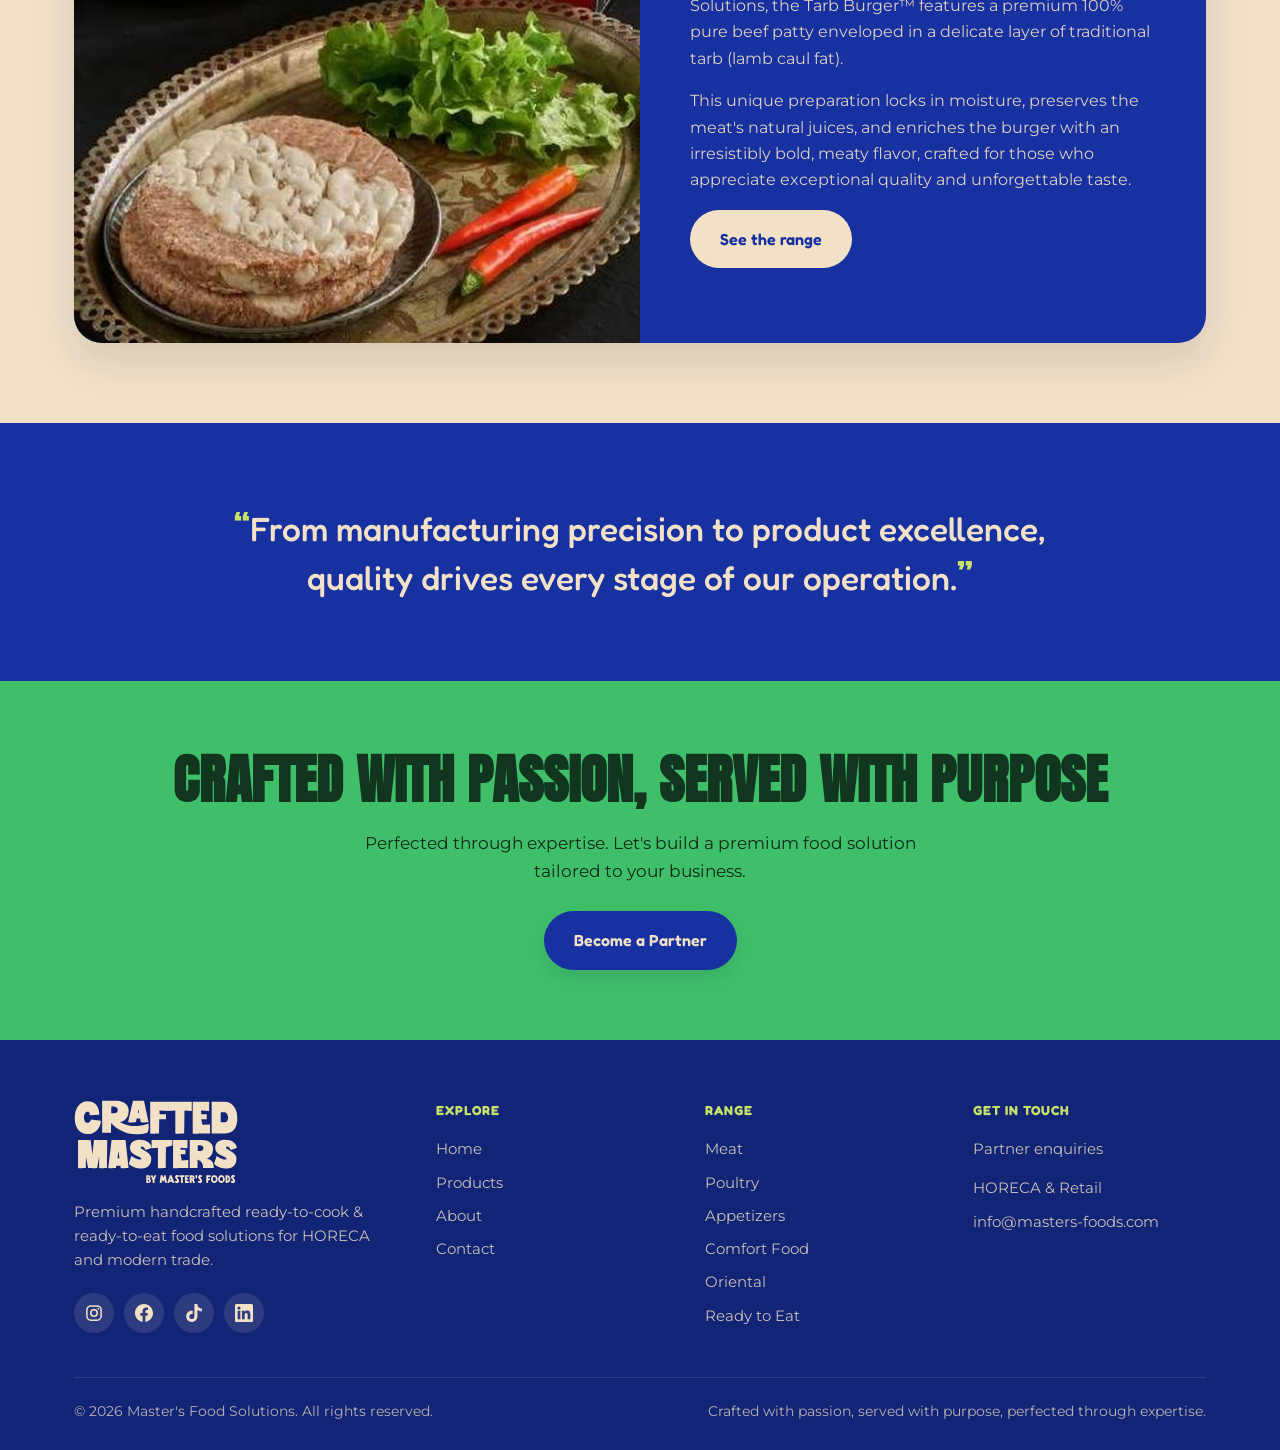
==== commit 06b0dc5e: "Add Oriental and Ready to Eat to home page footer" ====
--- a/index.html
+++ b/index.html
@@ -228,6 +228,8 @@
         <a href="products.html#poultry">Poultry</a>
         <a href="products.html#appetizers">Appetizers</a>
         <a href="products.html#comfort">Comfort Food</a>
+        <a href="products.html#oriental">Oriental</a>
+        <a href="products.html#ready">Ready to Eat</a>
       </div>
       <div>
         <h5>Get in touch</h5>
--- a/css/style.css
+++ b/css/style.css
@@ -5,10 +5,10 @@
 
 /* ---- Brand tokens (from the branding slip) ---- */
 :root {
-  --blue:   #1E2DBE;   /* Royal Blue */
-  --blue-deep: #161F8C;
-  --ivory:  #EDE0C8;   /* Ivory / cream */
-  --ivory-soft: #F5ECD9;
+  --blue:   #1731A1;   /* Royal Blue (matches logo file) */
+  --blue-deep: #112476;
+  --ivory:  #F2E1C7;   /* Ivory / cream (matches logo file) */
+  --ivory-soft: #F8EEDD;
   --green:  #3FBF6A;   /* Green */
   --apple:  #C7E06A;   /* Apple */
   --sky:    #A9D2F2;   /* Sky Blue */
@@ -104,7 +104,7 @@
 .site-header {
   position: sticky; top: 0; z-index: 100;
   background: var(--ivory);
-  border-bottom: 2px solid rgba(30, 45, 190, .12);
+  border-bottom: 2px solid rgba(23,49,161, .12);
   transition: box-shadow .2s ease;
 }
 .site-header.scrolled { box-shadow: 0 6px 24px rgba(21,24,74,.10); }
@@ -112,23 +112,8 @@
   display: flex; align-items: center; justify-content: space-between;
   min-height: 74px;
 }
-.brand { display: flex; flex-direction: column; line-height: 1; }
-.brand .brand-main {
-  font-family: var(--font-display);
-  font-size: 1.5rem;
-  color: var(--blue);
-  letter-spacing: .5px;
-}
-.brand .brand-sub {
-  font-family: var(--font-round);
-  font-weight: 600;
-  font-size: .62rem;
-  letter-spacing: 2.5px;
-  text-transform: uppercase;
-  color: var(--ink);
-  opacity: .75;
-  margin-top: 3px;
-}
+.brand { display: flex; align-items: center; }
+.brand img { height: 56px; width: auto; }
 .nav-links { display: flex; align-items: center; gap: 6px; list-style: none; margin: 0; padding: 0; }
 .nav-links a {
   font-family: var(--font-round);
@@ -137,7 +122,7 @@
   border-radius: 100px;
   transition: background .15s ease, color .15s ease;
 }
-.nav-links a:hover { background: rgba(30,45,190,.08); }
+.nav-links a:hover { background: rgba(23,49,161,.08); }
 .nav-links a.active { background: var(--blue); color: var(--ivory); }
 .nav-cta { margin-left: 10px; }
 
@@ -266,10 +251,10 @@
 }
 .hs-dot {
   width: 20px; height: 4px; padding: 0; border: 0; border-radius: 100px;
-  background: rgba(237,224,200,.42); cursor: pointer;
+  background: rgba(242,225,199,.42); cursor: pointer;
   transition: background .3s ease, width .3s ease;
 }
-.hs-dot:hover { background: rgba(237,224,200,.7); }
+.hs-dot:hover { background: rgba(242,225,199,.7); }
 .hs-dot.is-active { background: var(--apple); width: 32px; }
 .hs-dot:focus-visible { outline: 2px solid var(--apple); outline-offset: 3px; }
 
@@ -371,7 +356,7 @@
 .product-nav {
   position: sticky; top: 74px; z-index: 50;
   background: var(--ivory-soft);
-  border-bottom: 1px solid rgba(30,45,190,.12);
+  border-bottom: 1px solid rgba(23,49,161,.12);
 }
 .product-nav ul {
   display: flex; gap: 8px; list-style: none; margin: 0; padding: 14px 0; overflow-x: auto;
@@ -397,7 +382,7 @@
 .more-range { margin-top: 34px; }
 .more-range h4 { font-family: var(--font-round); font-size: .8rem; letter-spacing: 2px; text-transform: uppercase; color: var(--blue); margin: 0 0 14px; }
 .more-range ul { list-style: none; margin: 0; padding: 0; display: flex; flex-wrap: wrap; gap: 10px; }
-.more-range li { background: var(--paper); border: 1.5px solid rgba(30,45,190,.18); border-radius: 999px; padding: 8px 16px; font-family: var(--font-round); font-weight: 500; font-size: .88rem; color: var(--ink); }
+.more-range li { background: var(--paper); border: 1.5px solid rgba(23,49,161,.18); border-radius: 999px; padding: 8px 16px; font-family: var(--font-round); font-weight: 500; font-size: .88rem; color: var(--ink); }
 .p-card {
   background: var(--paper); border-radius: var(--radius); overflow: hidden;
   box-shadow: var(--shadow-sm); transition: transform .2s ease, box-shadow .2s ease;
@@ -426,7 +411,7 @@
 .field { margin-bottom: 16px; }
 .field label { display: block; font-family: var(--font-round); font-weight: 600; font-size: .8rem; letter-spacing: .5px; text-transform: uppercase; margin-bottom: 7px; }
 .field input, .field textarea, .field select {
-  width: 100%; padding: 13px 15px; border: 2px solid rgba(30,45,190,.18);
+  width: 100%; padding: 13px 15px; border: 2px solid rgba(23,49,161,.18);
   border-radius: 12px; font-family: var(--font-body); font-size: .95rem; background: var(--ivory-soft);
   transition: border-color .15s ease;
 }
@@ -446,8 +431,7 @@
 .footer-grid h5 { font-family: var(--font-round); font-weight: 700; letter-spacing: 1px; text-transform: uppercase; font-size: .82rem; color: var(--apple); margin: 0 0 16px; }
 .footer-grid a, .footer-grid p { display: block; opacity: .82; margin-bottom: 9px; font-size: .92rem; }
 .footer-grid a:hover { opacity: 1; color: var(--apple); }
-.footer-brand .brand-main { font-family: var(--font-display); font-size: 1.6rem; color: var(--ivory); }
-.footer-brand .brand-sub { font-family: var(--font-round); font-weight: 600; font-size: .62rem; letter-spacing: 2.5px; text-transform: uppercase; opacity: .7; margin-top: 4px; }
+.footer-logo { height: 84px; width: auto; }
 .footer-brand p { max-width: 34ch; margin-top: 16px; }
 .footer-bottom { border-top: 1px solid rgba(255,255,255,.14); padding-top: 22px; display: flex; justify-content: space-between; gap: 16px; flex-wrap: wrap; font-size: .85rem; opacity: .75; }
 
@@ -489,7 +473,7 @@
     position: fixed; inset: 74px 0 auto 0;
     flex-direction: column; align-items: stretch; gap: 2px;
     background: var(--ivory); padding: 16px 24px 24px;
-    border-bottom: 2px solid rgba(30,45,190,.12);
+    border-bottom: 2px solid rgba(23,49,161,.12);
     transform: translateY(-12px); opacity: 0; visibility: hidden; pointer-events: none;
     transition: transform .28s ease, opacity .2s ease, visibility 0s linear .28s; box-shadow: var(--shadow);
   }
@@ -528,7 +512,7 @@
 @media (max-width: 380px) {
   .grid-products { gap: 10px; }
   .p-card h3 { font-size: .86rem; }
-  .brand .brand-main { font-size: 1.3rem; }
+  .brand img { height: 48px; }
 }
 
 /* ============================================================
@@ -548,7 +532,7 @@
 .site-footer .social { margin-top: 20px; }
 .site-footer .social a {
   margin: 0; opacity: 1;
-  background: rgba(237,224,200,.12); color: var(--ivory);
+  background: rgba(242,225,199,.12); color: var(--ivory);
 }
 .site-footer .social a:hover { background: var(--apple); color: var(--blue-deep); }
 .site-footer .social a:focus-visible { outline-color: var(--apple); }
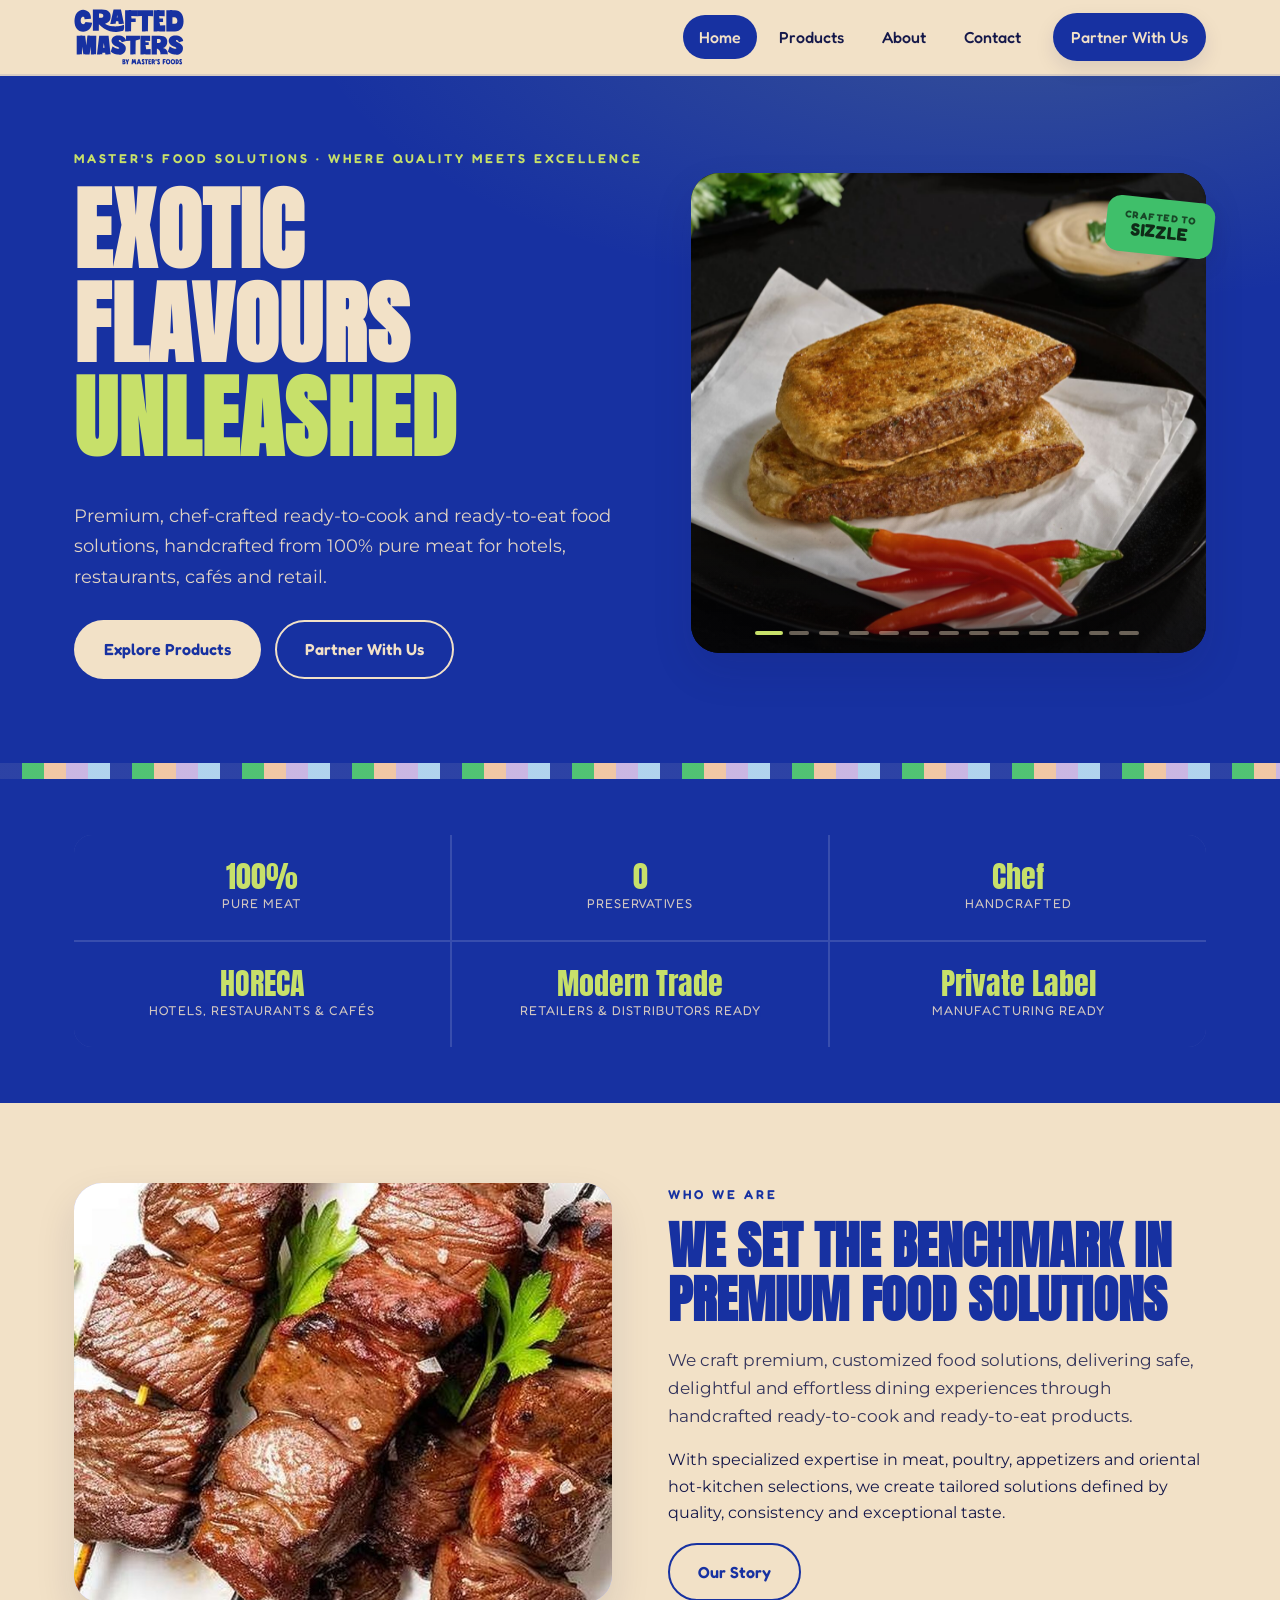
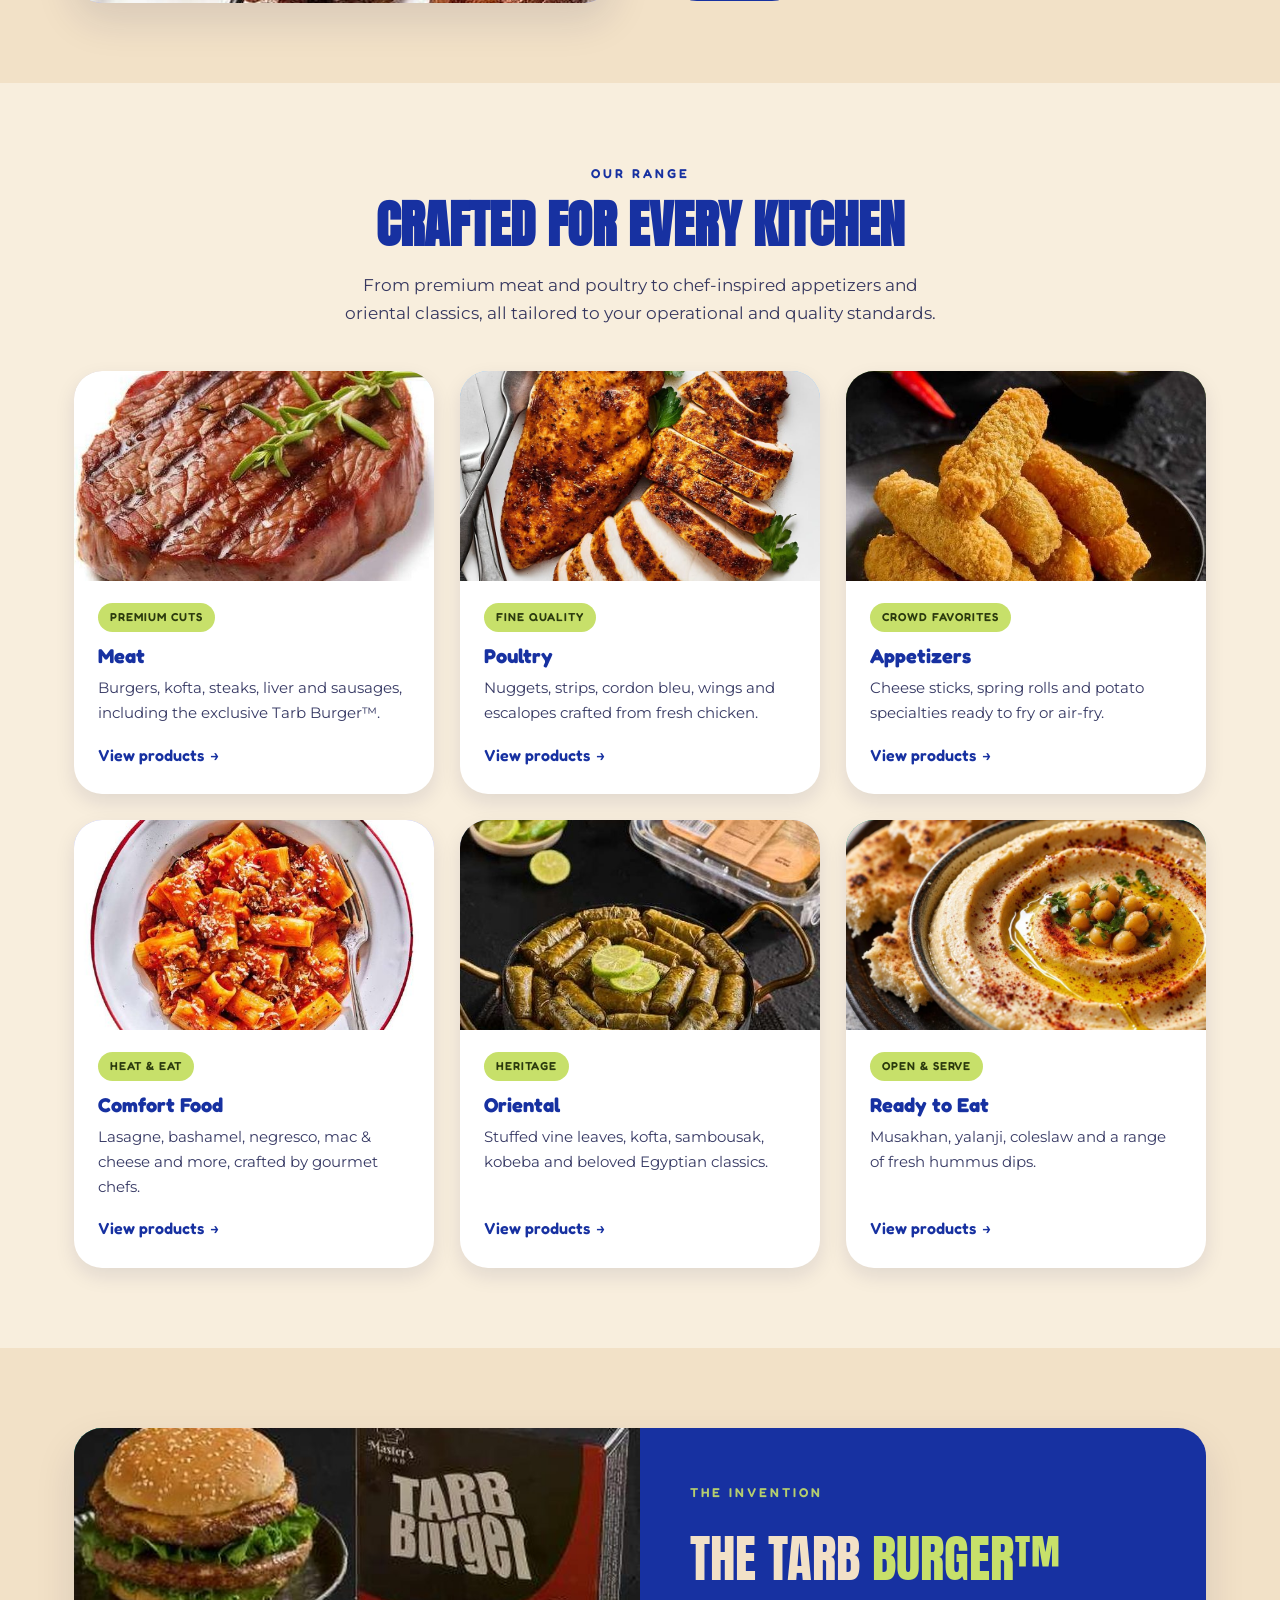
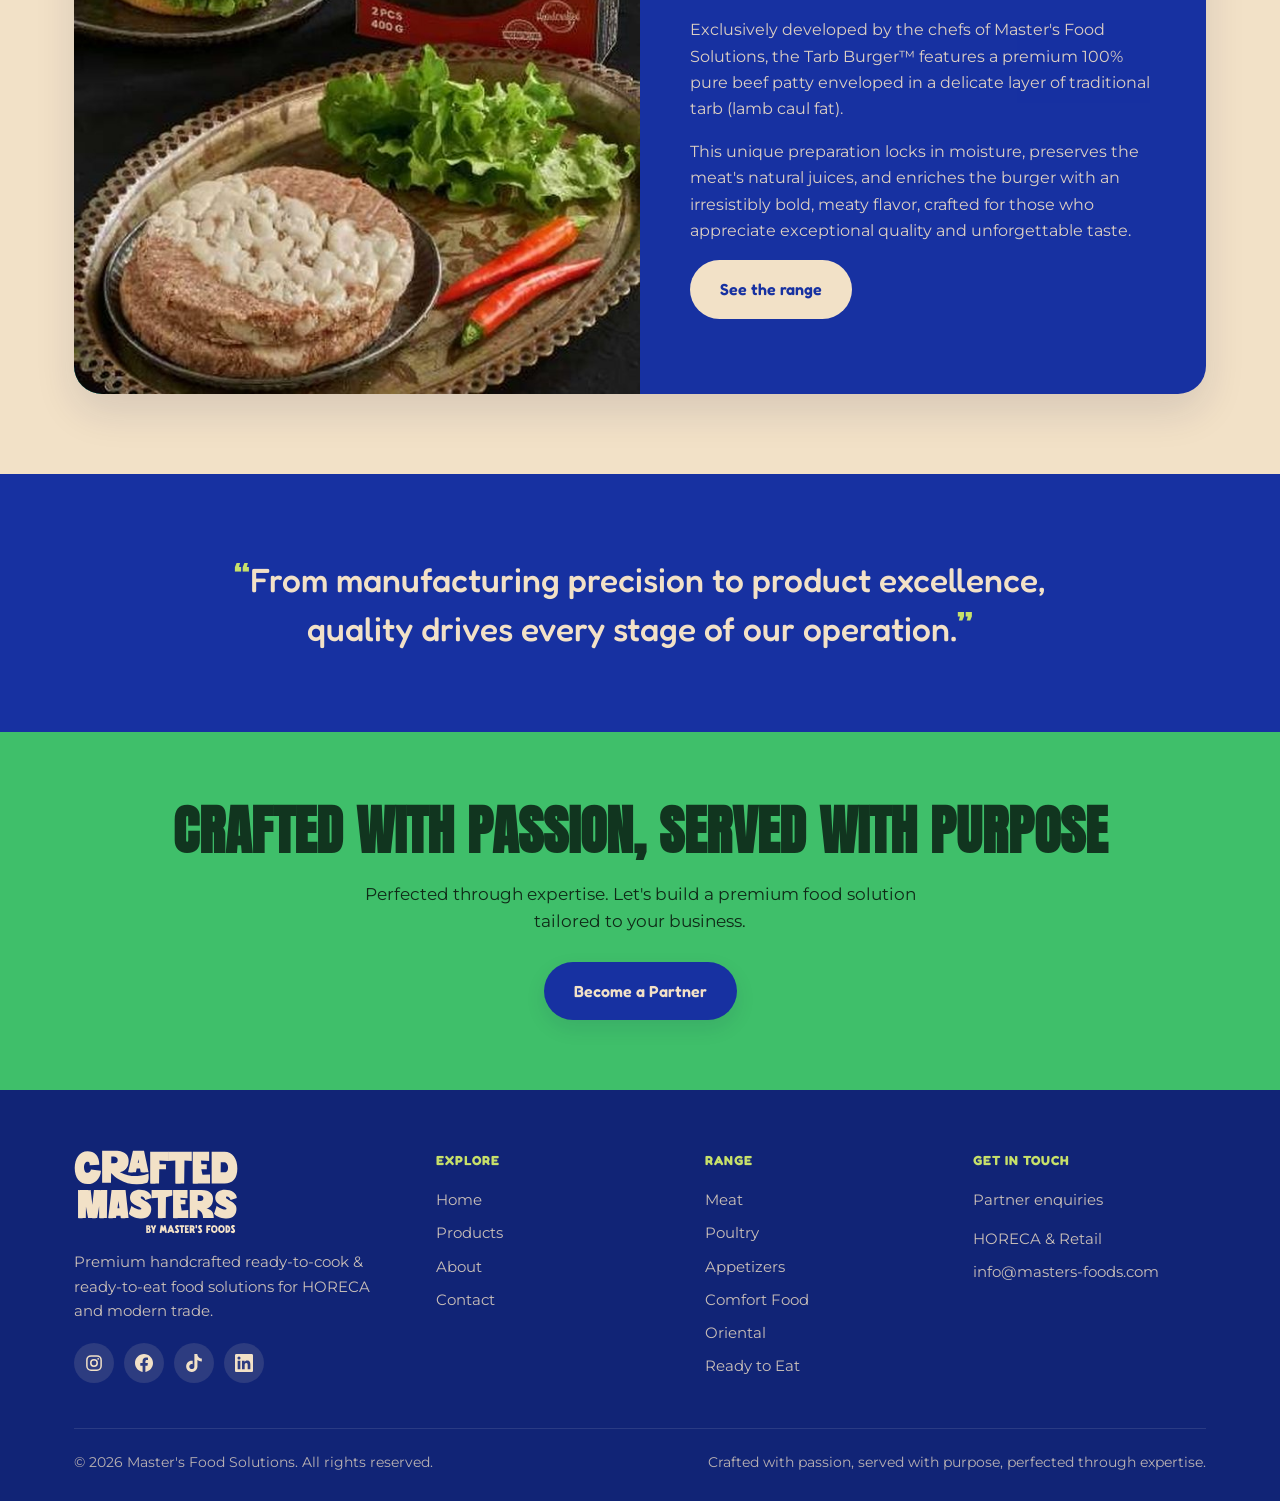
==== commit e35090af: "Add apostrophe to Master's in hero and remove comments" ====
--- a/index.html
+++ b/index.html
@@ -15,7 +15,6 @@
 </head>
 <body>
 
-<!-- ===================== HEADER ===================== -->
 <header class="site-header">
   <div class="wrap nav">
     <a class="brand" href="index.html">
@@ -32,11 +31,10 @@
   </div>
 </header>
 
-<!-- ===================== HERO ===================== -->
 <section class="hero">
   <div class="wrap hero-grid">
     <div>
-      <p class="eyebrow on-blue">Masters Food Solutions · Where Quality Meets Excellence</p>
+      <p class="eyebrow on-blue">Master's Food Solutions · Where Quality Meets Excellence</p>
       <h1>Exotic Flavours <span class="accent">Unleashed</span></h1>
       <p class="lead">Premium, chef-crafted ready-to-cook and ready-to-eat food solutions, handcrafted from 100% pure meat for hotels, restaurants, cafés and retail.</p>
       <div class="hero-actions">
@@ -48,19 +46,19 @@
       <div class="hero-badge"><small>CRAFTED TO</small><b>SIZZLE</b></div>
       <div class="hero-slideshow" role="group" aria-roledescription="carousel" aria-label="Signature dishes by Master's Food Solutions">
         <div class="hs-stage">
-          <figure class="hs-slide is-active"><img src="assets/images/slideshow/slide-01.jpg" alt="Signature dish by Master's Food Solutions" fetchpriority="high"></figure>
-          <figure class="hs-slide"><img src="assets/images/slideshow/slide-02.jpg" alt="Signature dish by Master's Food Solutions" loading="lazy"></figure>
-          <figure class="hs-slide"><img src="assets/images/slideshow/slide-03.jpg" alt="Signature dish by Master's Food Solutions" loading="lazy"></figure>
-          <figure class="hs-slide"><img src="assets/images/slideshow/slide-04.jpg" alt="Signature dish by Master's Food Solutions" loading="lazy"></figure>
-          <figure class="hs-slide"><img src="assets/images/slideshow/slide-05.jpg" alt="Signature dish by Master's Food Solutions" loading="lazy"></figure>
-          <figure class="hs-slide"><img src="assets/images/slideshow/slide-06.jpg" alt="Signature dish by Master's Food Solutions" loading="lazy"></figure>
-          <figure class="hs-slide"><img src="assets/images/slideshow/slide-07.jpg" alt="Signature dish by Master's Food Solutions" loading="lazy"></figure>
-          <figure class="hs-slide"><img src="assets/images/slideshow/slide-08.jpg" alt="Signature dish by Master's Food Solutions" loading="lazy"></figure>
-          <figure class="hs-slide"><img src="assets/images/slideshow/slide-09.jpg" alt="Signature dish by Master's Food Solutions" loading="lazy"></figure>
-          <figure class="hs-slide"><img src="assets/images/slideshow/slide-10.jpg" alt="Signature dish by Master's Food Solutions" loading="lazy"></figure>
-          <figure class="hs-slide"><img src="assets/images/slideshow/slide-11.jpg" alt="Signature dish by Master's Food Solutions" loading="lazy"></figure>
-          <figure class="hs-slide"><img src="assets/images/slideshow/slide-12.jpg" alt="Signature dish by Master's Food Solutions" loading="lazy"></figure>
-          <figure class="hs-slide"><img src="assets/images/slideshow/slide-13.jpg" alt="Signature dish by Master's Food Solutions" loading="lazy"></figure>
+          <figure class="hs-slide is-active"><img src="assets/images/slideshow/slide-01.jpg" alt="Spicy Hawawshi, baked bread stuffed with spiced minced beef" fetchpriority="high"></figure>
+          <figure class="hs-slide"><img src="assets/images/slideshow/slide-02.jpg" alt="Crispy Chicken Nuggets with fries and fresh vegetables" loading="lazy"></figure>
+          <figure class="hs-slide"><img src="assets/images/slideshow/slide-03.jpg" alt="Cordon Bleu Roll, sliced and served over pasta" loading="lazy"></figure>
+          <figure class="hs-slide"><img src="assets/images/slideshow/slide-04.jpg" alt="Creamy Mac and Cheese" loading="lazy"></figure>
+          <figure class="hs-slide"><img src="assets/images/slideshow/slide-05.jpg" alt="Tarb Burger™ patty wrapped in lamb caul fat, beside a finished burger" loading="lazy"></figure>
+          <figure class="hs-slide"><img src="assets/images/slideshow/slide-06.jpg" alt="Chicken Balls with Red Cheddar, golden and crispy" loading="lazy"></figure>
+          <figure class="hs-slide"><img src="assets/images/slideshow/slide-07.jpg" alt="Parmesan Eggplant with tomato sauce" loading="lazy"></figure>
+          <figure class="hs-slide"><img src="assets/images/slideshow/slide-08.jpg" alt="Sambousak Mixed Cheese with dipping sauce" loading="lazy"></figure>
+          <figure class="hs-slide"><img src="assets/images/slideshow/slide-09.jpg" alt="Stuffed Grape Leaves with lemon" loading="lazy"></figure>
+          <figure class="hs-slide"><img src="assets/images/slideshow/slide-10.jpg" alt="Chicken Strips with fries and dipping sauce" loading="lazy"></figure>
+          <figure class="hs-slide"><img src="assets/images/slideshow/slide-11.jpg" alt="Veal Escalope Panko with spaghetti" loading="lazy"></figure>
+          <figure class="hs-slide"><img src="assets/images/slideshow/slide-12.jpg" alt="Lamb Kofta Tarb on flatbread" loading="lazy"></figure>
+          <figure class="hs-slide"><img src="assets/images/slideshow/slide-13.jpg" alt="Meat Balls in rich tomato sauce" loading="lazy"></figure>
         </div>
         <div class="hs-dots" role="tablist" aria-label="Choose dish"></div>
       </div>
@@ -70,7 +68,6 @@
 
 <div class="stripe-divider"></div>
 
-<!-- ===================== CREDIBILITY ===================== -->
 <section class="section tight bg-blue">
   <div class="wrap">
     <div class="cred reveal">
@@ -84,7 +81,6 @@
   </div>
 </section>
 
-<!-- ===================== WHO WE ARE ===================== -->
 <section class="section bg-ivory">
   <div class="wrap split">
     <div class="media split-media ph-lilac reveal" data-label="PHOTO: Chef / butchery at work, fine-dining craftsmanship (portrait, ~720×840)">
@@ -100,7 +96,6 @@
   </div>
 </section>
 
-<!-- ===================== CATEGORIES ===================== -->
 <section class="section bg-ivory-soft">
   <div class="wrap">
     <div class="section-head center reveal">
@@ -169,7 +164,6 @@
   </div>
 </section>
 
-<!-- ===================== SIGNATURE: TARB BURGER ===================== -->
 <section class="section bg-ivory">
   <div class="wrap">
     <div class="feature reveal">
@@ -185,14 +179,12 @@
   </div>
 </section>
 
-<!-- ===================== QUALITY QUOTE ===================== -->
 <section class="section bg-blue">
   <div class="wrap">
     <p class="quote reveal"><span class="mark">“</span>From manufacturing precision to product excellence, quality drives every stage of our operation.<span class="mark">”</span></p>
   </div>
 </section>
 
-<!-- ===================== CTA BAND ===================== -->
 <section class="cta-band">
   <div class="wrap reveal">
     <h2>Crafted with passion, served with purpose</h2>
@@ -201,7 +193,6 @@
   </div>
 </section>
 
-<!-- ===================== FOOTER ===================== -->
 <footer class="site-footer">
   <div class="wrap">
     <div class="footer-grid">
--- a/css/style.css
+++ b/css/style.css
@@ -122,6 +122,7 @@
   border-radius: 100px;
   transition: background .15s ease, color .15s ease;
 }
+.nav-links a:not(.btn) { display: block; } /* padding counts toward layout, so tap areas don't overlap */
 .nav-links a:hover { background: rgba(23,49,161,.08); }
 .nav-links a.active { background: var(--blue); color: var(--ivory); }
 .nav-cta { margin-left: 10px; }
@@ -187,7 +188,7 @@
 }
 .hero-grid {
   display: grid; grid-template-columns: 1.05fr .95fr; gap: 48px; align-items: center;
-  padding: 72px 0 84px;
+  padding-block: 72px 84px; /* top/bottom only, so .wrap keeps its side padding */
   position: relative; z-index: 2;
 }
 .hero h1 {
@@ -245,18 +246,26 @@
   background: linear-gradient(to top, rgba(6,6,10,.5) 0%, transparent 34%);
 }
 .hs-dots {
-  position: absolute; left: 0; right: 0; bottom: 18px; z-index: 4;
+  position: absolute; left: 0; right: 0; bottom: 8px; z-index: 4;
   display: flex; justify-content: center; align-items: center;
-  gap: 7px; padding: 0 20px; flex-wrap: wrap;
-}
+  gap: 0; padding: 0 20px; flex-wrap: nowrap;
+}
+/* each dot is a 30x24 tap area; the visible bar is drawn inside it */
 .hs-dot {
-  width: 20px; height: 4px; padding: 0; border: 0; border-radius: 100px;
-  background: rgba(242,225,199,.42); cursor: pointer;
+  position: relative; flex: 0 0 auto;
+  width: 30px; height: 24px; padding: 0; border: 0;
+  background: transparent; cursor: pointer;
+}
+.hs-dot::before {
+  content: ""; position: absolute; left: 50%; top: 50%;
+  width: 20px; height: 4px; border-radius: 100px;
+  transform: translate(-50%, -50%);
+  background: rgba(242,225,199,.42);
   transition: background .3s ease, width .3s ease;
 }
-.hs-dot:hover { background: rgba(242,225,199,.7); }
-.hs-dot.is-active { background: var(--apple); width: 32px; }
-.hs-dot:focus-visible { outline: 2px solid var(--apple); outline-offset: 3px; }
+.hs-dot:hover::before { background: rgba(242,225,199,.7); }
+.hs-dot.is-active::before { background: var(--apple); width: 28px; }
+.hs-dot:focus-visible { outline: 2px solid var(--apple); outline-offset: -2px; border-radius: 6px; }
 
 @media (prefers-reduced-motion: reduce) {
   .hs-slide { transition: opacity .25s ease; }
@@ -455,7 +464,7 @@
    RESPONSIVE
    ============================================================ */
 @media (max-width: 960px) {
-  .hero-grid { grid-template-columns: 1fr; gap: 32px; padding: 54px 0 64px; }
+  .hero-grid { grid-template-columns: 1fr; gap: 32px; padding-block: 54px 64px; }
   .hero-media { height: 320px; }
   .hero-slideshow { height: 400px; }
   .cards { grid-template-columns: repeat(2, 1fr); }
@@ -482,6 +491,11 @@
   .nav-cta { margin: 8px 0 0; }
   .nav-toggle { display: block; }
   .hero-slideshow { height: 360px; }
+  /* 13 dots x 24px = 312px: fits in one row even on a 360px phone */
+  .hs-dots { padding: 0 4px; }
+  .hs-dot { width: 24px; }
+  .hs-dot::before { width: 14px; }
+  .hs-dot.is-active::before { width: 20px; }
   .cards { grid-template-columns: 1fr; }
   .form .row { grid-template-columns: 1fr; }
   .footer-grid { grid-template-columns: 1fr; }
